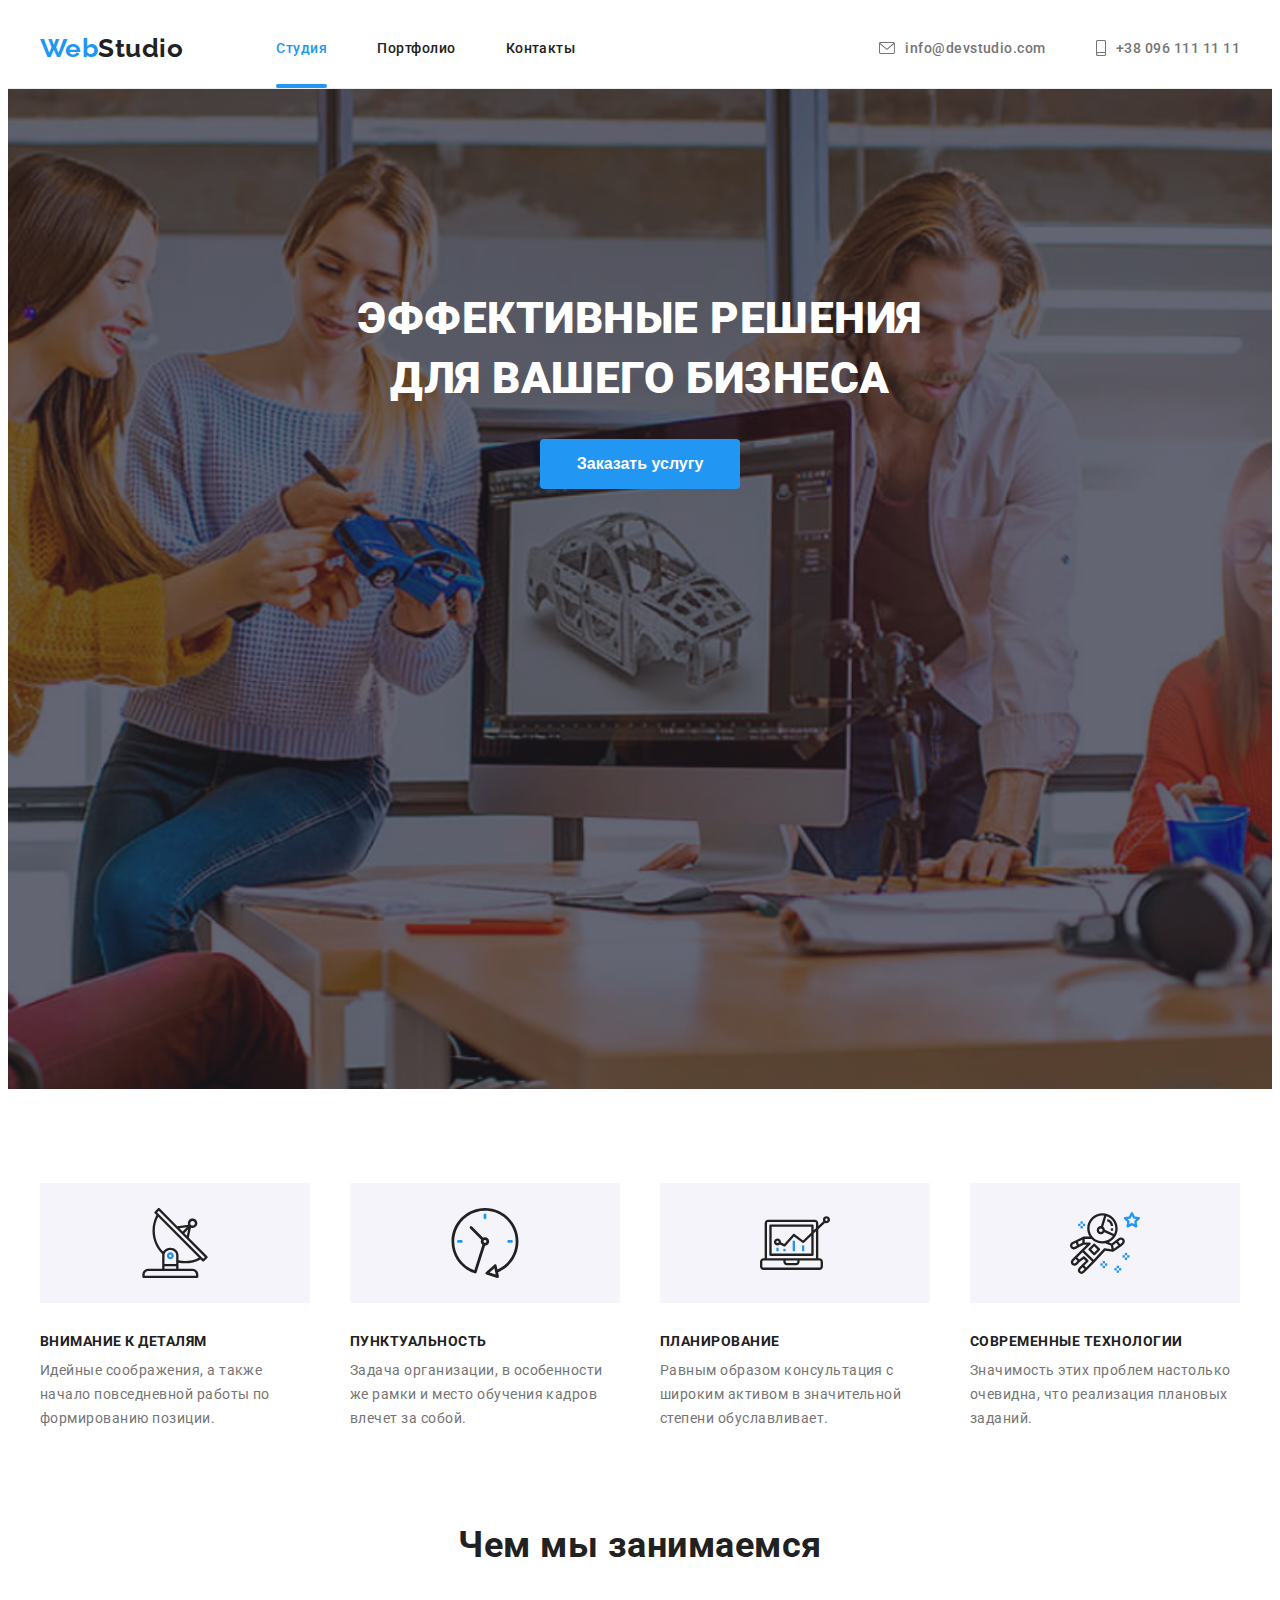
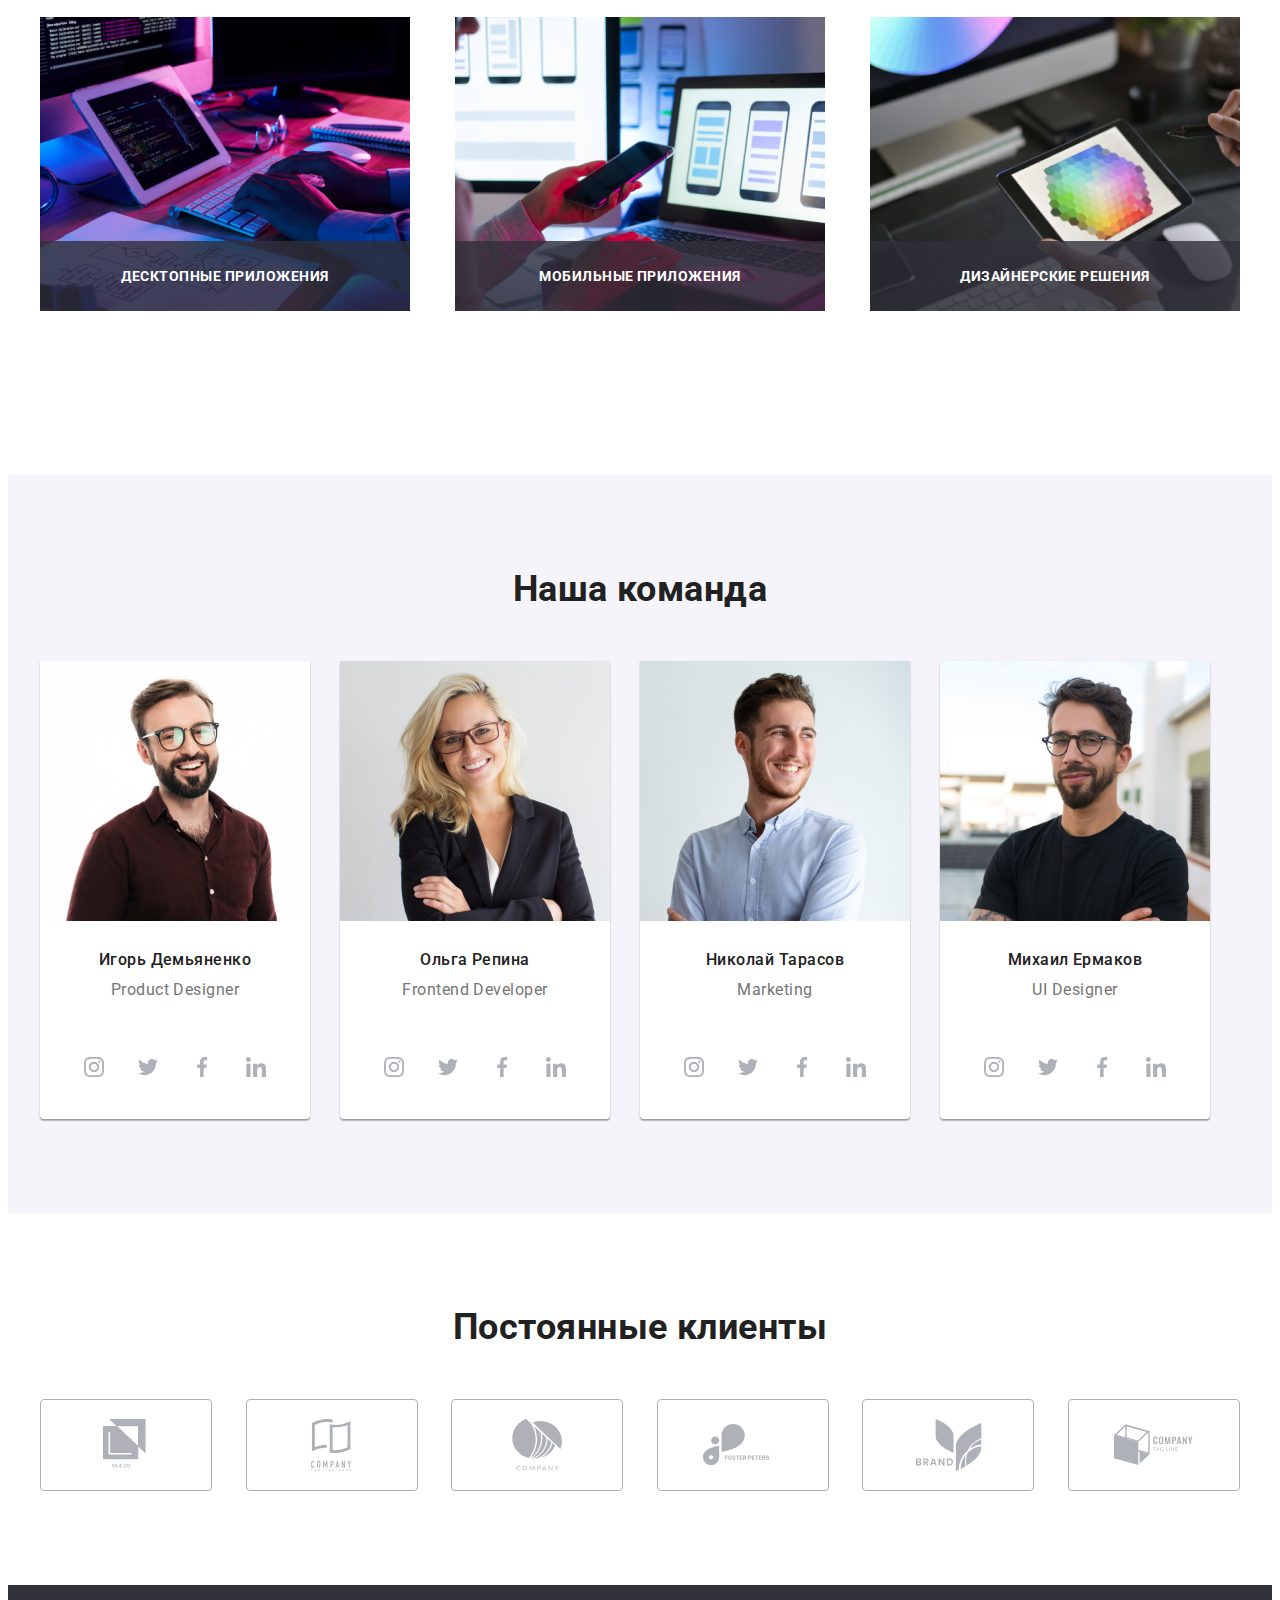
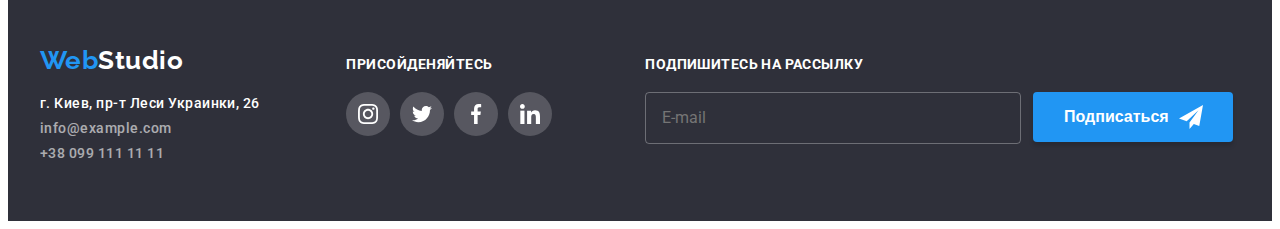
==== index.html @ f73cb563 "first" ====
<!DOCTYPE html>
<html lang="ru">
<head>
    <meta charset="UTF-8">
    <meta name="viewport" content="width=device-width, initial-scale=1.0">
    <title>goit-markup-hw-05</title>
    <link rel="stylesheet" href="https://cdnjs.cloudflare.com/ajax/libs/modern-normalize/1.0.0/modern-normalize.min.css"
        integrity="sha512-ISS7cAi1PEhQ8jnbJpJZMd29NlhNj4AWYyLOSp2CE/CsHxTCu+r+t0D2yoJudVrd0/8fTVPUVDzY5Tvli75u/g=="
        crossorigin="anonymous" />
    <link rel="preconnect" href="https://fonts.gstatic.com">
    <link href="https://fonts.googleapis.com/css2?family=Raleway:wght@700&family=Roboto:wght@400;500;700;900&display=swap"
        rel="stylesheet">
    <link rel="stylesheet" href="./css/main.min.css">
</head>
<body>
<header>
    <div class="container">
    <nav class="nav-item">
        <a href="#" class="logo link" lang="en"><span class="web">Web</span>Studio</a>
        <ul class="nav-list">
            <li class="link list nav-list-item"><a href="#" class="active ">Студия</a></li>
            <li class="link list nav-list-item"><a href="./portfolio.html">Портфолио</a></li>
            <li class="link list nav-list-item"><a href="#">Контакты</a></li>
        </ul>
    </nav>
        <ul class="nav-list address">
            <li class="nav-list-address link list"><a href="mailto:info@example.com" class="header-contact"><svg>
                <use href="./sprite.svg#icon-envelope"></use>
            </svg>info@devstudio.com</a></li>
            <li class="nav-list-address link list"><a href="tel:+380991111111" class="header-contact"><svg class="svg">
                <use href="./sprite.svg#icon-smartphone"></use></svg>+38 096 111 11 11</a></li>
        </ul>
    </div>
</header>
<!--Начало основного блока-->
    <main>
        
<section class="firstBlock">
    <div class="container">
        <h1>Эффективные решения<br> для вашего бизнеса</h1>
        <button type="button" class="btn" data-modal-open>Заказать услугу</button>

    </div>
</section>
<section class="advantages">
    <div class="container">
        <ul class="advantages-item-list">
        <li class="list advantages-item">
            <div class="svg-advantages">
            <svg class="advantages-icon">
                <use href="./sprite.svg#icon-antenna-1"></use>
            </svg></div>
            <h3 class="advantages-h3">Внимание к деталям</h3>
            <p>Идейные соображения, а также начало повседневной работы по формированию позиции.</p>
        </li>
        <li class="list advantages-item">
            <div class="svg-advantages">
            <svg class="advantages-icon">
                <use href="./sprite.svg#icon-clock-1"></use>
            </svg></div>
            <h3 class="advantages-h3">Пунктуальность</h3>
            <p>Задача организации, в особенности же рамки и место обучения кадров влечет за собой.</p>
        </li>
        <li class="list advantages-item">
            <div class="svg-advantages">
            <svg class="advantages-icon">
                <use href="./sprite.svg#icon-diagram-1"></use>
            </svg></div>
            <h3 class="advantages-h3">Планирование</h3>
            <p>Равным образом консультация с широким активом в значительной степени обуславливает.</p>
        </li>
        <li class="list advantages-item">
            <div class="svg-advantages">
            <svg class="advantages-icon">
                <use href="./sprite.svg#icon-astronaut-1"></use>
            </svg></div>
            <h3 class="advantages-h3">Современные технологии</h3>
            <p>Значимость этих проблем настолько очевидна, что реализация плановых заданий.</p>
        </li>
    </ul></div>

</section>
<section class="whatWeDo">
    <div class="container">
        <h2>Чем мы занимаемся</h2>
    <ul class="whatWeDo-list">
        <li class="whatWeDo-item"><img src="./img/img1.png" alt="человек печатает на клавиатуре"><div class="whatWeDo-relative"><p>десктопные приложения</p></div></li>
        <li class="whatWeDo-item"><img src="./img/img2.png" alt="человек использует смартфон"><div class="whatWeDo-relative"><p>мобильные приложения</p></div></li>
        <li class="whatWeDo-item"><img src="./img/img3.png" alt="человек использует планшет"><div class="whatWeDo-relative"><p>дизайнерские решения</p></div></li>
    </ul></div>

</section>
<section class="team">
    <div class="container">
        <h2>Наша команда</h2>
    <ul class="team-list">
        <li class="team-list-item list">
            <img src="./img/ИгорьДемьяненко.jpg" alt="Игорь Демьяненко" width="270" height="260">
            <div class="team-list-text">
            <h3>Игорь Демьяненко</h3>
            <p>Product Designer</p></div>
            <div class="social-links-team"><ul class="social-links-team-list">
                <li class="social-link"><a href="https://www.instagram.com/">
                    <svg>
                        <use href="./sprite.svg#icon-instagram-2"></use>
                    </svg>
                </a></li>
                <li class="social-link"><a href="#"><svg>
                    <use href="./sprite.svg#icon-twitter-1"></use>
                </svg></a></li>
                <li class="social-link"><a href="#"><svg>
                    <use href="./sprite.svg#icon-facebook-1"></use>
                </svg></a></li>
                <li class="social-link"><a href="#"><svg>
                    <use href="./sprite.svg#icon-linkedin-1"></use>
                </svg></a></li>
            </ul></div>

        </li>
        <li class="team-list-item list">
            <img src="./img/ОльгаРепина.jpg" alt="Ольга Репина" width="270" height="260">
            <div class="team-list-text">
            <h3>Ольга Репина</h3>
            <p>Frontend Developer</p></div>
            <div class="social-links-team"><ul class="social-links-team-list">
                <li class="social-link"><a href="https://www.instagram.com/"><svg>
                    <use href="./sprite.svg#icon-instagram-2"></use>
                </svg></a></li>
                <li class="social-link"><a href="#"><svg>
                    <use href="./sprite.svg#icon-twitter-1"></use>
                </svg></a></li>
                <li class="social-link"><a href="#"><svg>
                    <use href="./sprite.svg#icon-facebook-1"></use>
                </svg></a></li>
                <li class="social-link"><a href="#"><svg>
                    <use href="./sprite.svg#icon-linkedin-1"></use>
                </svg></a></li>
            </ul></div>

        </li>
        <li class="team-list-item list">
            <img src="./img/НиколайТарасов.jpg" alt="Николай Тарасов" width="270" height="260">
            <div class="team-list-text">
            <h3>Николай Тарасов</h3>
            <p>Marketing</p></div>
            <div class="social-links-team"><ul class="social-links-team-list">
                <li class="social-link"><a href="https://www.instagram.com/"><svg>
                    <use href="./sprite.svg#icon-instagram-2"></use>
                </svg></a></li>
                <li class="social-link"><a href="#"><svg>
                    <use href="./sprite.svg#icon-twitter-1"></use>
                </svg></a></li>
                <li class="social-link"><a href="#"><svg>
                    <use href="./sprite.svg#icon-facebook-1"></use>
                </svg></a></li>
                <li class="social-link"><a href="#"><svg>
                    <use href="./sprite.svg#icon-linkedin-1"></use>
                </svg></a></li>
            </ul></div>

        </li>
        <li class="team-list-item list">
            <img src="./img/МихаилЕрмаков.jpg" alt="Михаил Ермаков" width="270" height="260">
            <div class="team-list-text">
            <h3>Михаил Ермаков</h3>
            <p>UI Designer</p></div>
            <div class="social-links-team"><ul class="social-links-team-list">
                <li class="social-link"><a href="https://www.instagram.com/"><svg>
                    <use href="./sprite.svg#icon-instagram-2"></use>
                </svg></a></li>
                <li class="social-link"><a href="#"><svg>
                    <use href="./sprite.svg#icon-twitter-1"></use>
                </svg></a></li>
                <li class="social-link"><a href="#"><svg>
                    <use href="./sprite.svg#icon-facebook-1"></use>
                </svg></a></li>
                <li class="social-link"><a href="#"><svg>
                    <use href="./sprite.svg#icon-linkedin-1"></use>
                </svg></a></li>
            </ul></div>
            
        </li>
    </ul>
</div>
</section>
<section class="clients-section">
<div class="clients container"><h2>Постоянные клиенты</h2>
    <ul class="clients-list">
    <li class="client-list-iteam">
        <a href="#">
            <svg>
                <use href="./sprite.svg#icon-logo-1"></use>
            </svg>
        </a>
    </li>
    <li class="client-list-iteam">
        <a href="#">
            <svg><use href="./sprite.svg#icon-logo-2"></use></svg>
        </a>
    </li>
    <li class="client-list-iteam">
        <a href="#">
            <svg><use href="./sprite.svg#icon-logo-3"></use></svg>
        </a>
    </li>
    <li class="client-list-iteam">
        <a href="#">
            <svg><use href="./sprite.svg#icon-logo-4"></use></svg>
        </a>
    </li>
    <li class="client-list-iteam">
        <a href="#">
            <svg><use href="./sprite.svg#icon-logo-5"></use></svg>
        </a>
    </li>
    <li class="client-list-iteam">
        <a href="#">
            <svg><use href="./sprite.svg#icon-logo-6"></use></svg>
        </a>
    </li>
</ul></div>
</section>
    
    </main>
    <footer class="footer">
        <div class="container">
            <div class="footer-address">
        <a href="#" class="logo link" lang="en"><span class="web">Web</span><span class="studio">Studio</span></a>
        <address class="footer-address">
            <p class="footer-item">г. Киев, пр-т Леси Украинки, 26</p>
            <ul>
            <li class="footer-item list"><a href="mailto:info@example.com" class="footer-item link">info@example.com</a></li>
            <li class="footer-item list"><a href="tel:+380991111111" class="footer-item link">+38 099 111 11 11</a></li>
            </ul>
        </address></div>
        <div class="join">
            <span>Присойденяйтесь</span>
            <div class="social-links-footer">
                <ul class="social-links-footer-list">
                    <li class="social-link"><a href="https://www.instagram.com/"><svg>
                                <use href="./sprite.svg#icon-instagram-2"></use>
                            </svg></a></li>
                    <li class="social-link"><a href="#"><svg>
                                <use href="./sprite.svg#icon-twitter-1"></use>
                            </svg></a></li>
                    <li class="social-link"><a href="#"><svg>
                                <use href="./sprite.svg#icon-facebook-1"></use>
                            </svg></a></li>
                    <li class="social-link"><a href="#"><svg>
                                <use href="./sprite.svg#icon-linkedin-1"></use>
                            </svg></a></li>
                </ul>
            </div>
        </div>
        <form class="footer-form">
            <p>Подпишитесь на рассылку</p>
            <div class="footer-form-box">
                <input name="E-mail" type="email" class="footer-mail" placeholder="E-mail">
            <button type="submit">Подписаться
                <svg class="send">
                <use href="./sprite.svg#send"></use>
                </svg> 
            </button>
            </div>
        </form>
        </div>
    </footer>
                <div class="backdrop is-hidden" data-modal>
                    <div class="modal">
                        <form action="#" class="form" autocomplete="on">
                            <p>Оствьте свои данные, мы вам перезвоним</p>
                            <label for="user-name">Имя
                                <span class="input-span">
                                <input id="user-name" name="name" type="text" class="input-item">
                                <svg class="svg-form">
                                    <use href="./sprite.svg#icon-person"></use>
                                </svg>
                                </span>
                            </label>
                            
                            <label for="user-tel">Телефон
                                <span class="input-span">
                                <input id="user-tel" name="tel" type="number" class="input-item">
                                <svg class="svg-form">
                                    <use href="./sprite.svg#icon-call-phone"></use>
                                </svg>
                                </span>
                            </label>

                            <label for="user-mail">Почта
                                <span class="input-span">
                                <input id="user-mail" name="mail" type="email" class="input-item">
                                <svg class="svg-form">
                                    <use href="./sprite.svg#icon-message"></use>
                                </svg>
                                </span>
                            </label>

                            <label for="comment">Комментарий
                                <textarea id="comment" name="comment" class="comment" rows="5" placeholder="Введите текст"></textarea>
                            </label>
                            
                            <div class="checkbox">
                            <input id="checkbox" type="checkbox" name="agreement" value="agree"  class="visually-hidden"/>
                            <label for="checkbox" class="checkbox-label">Соглашаюсь с рассылкой и принимаю <a href="#" class="terms"> Условия договора</a></label>
                            </div>
                           <button type="submit">Отправить</button>
                        </form>
                        <button class="modal-btn" data-modal-close>
                            <svg class="svg-close">
                                <use href="./sprite.svg#close"></use>
                            </svg>
                        </button>
                    </div>
                </div>
    <script src="./js/modal.js"></script>
</body>
</html>
---- css/main.min.css ----
:root{--accent-color: #2196f3;--white-color: #ffffff;--bg-color: #f5f4fa;--block-bg-color: #2f303a;--light-text-color: #757575;--text-color: #212121;--card-set-gap: 30px;--links-color: #afb1b8}.visually-hidden{position:absolute !important;clip:rect(1px 1px 1px 1px);clip:rect(1px, 1px, 1px, 1px);padding:0 !important;border:0 !important;height:1px !important;width:1px !important;overflow:hidden}body{font-family:roboto;font-size:16px;font-weight:500;color:var(--text-color);letter-spacing:0.03em}.list{list-style:none}.link{text-decoration:none}img,a{display:block}ul,ol{margin:0;padding:0}h1,h2,h3,h4,h5,h6,p{margin:0;padding:0;list-style:none}a{color:var(--text-color);font-size:14px;text-decoration:none;-webkit-transition:color 250ms cubic-bezier(0.4, 0, 0.2, 1);transition:color 250ms cubic-bezier(0.4, 0, 0.2, 1)}ul{list-style:none}.container{width:1200px;padding-left:15px;padding-right:15px;margin:0 auto}.advantages-item-list{display:-webkit-box;display:-ms-flexbox;display:flex;-webkit-box-pack:justify;-ms-flex-pack:justify;justify-content:space-between}.advantages-item{max-width:270px;-webkit-box-orient:horizontal;-webkit-box-direction:normal;-ms-flex-direction:row;flex-direction:row}.advantages .container{padding-top:94px;padding-bottom:94px}h3{font-weight:700;font-size:16px;line-height:1.172}.advantages-h3{margin-bottom:10px;font-size:14px;text-transform:uppercase}li>p{font-weight:400;font-size:14px;color:var(--light-text-color);line-height:1.714}.advantages-icon{width:70px;height:70px}.svg-advantages{display:-webkit-box;display:-ms-flexbox;display:flex;-webkit-box-align:center;-ms-flex-align:center;align-items:center;-webkit-box-pack:center;-ms-flex-pack:center;justify-content:center;width:270px;height:120px;background-color:var(--bg-color);margin-bottom:30px}.list-btn{display:-webkit-box;display:-ms-flexbox;display:flex;-webkit-box-orient:horizontal;-webkit-box-direction:normal;-ms-flex-direction:row;flex-direction:row;-webkit-box-pack:center;-ms-flex-pack:center;justify-content:center}.btns{margin-bottom:50px}.list-btn-item{height:38px;padding:6px 22px;cursor:pointer;background:var(--bg-color);border:0;border-radius:4px;font-weight:500;font-size:16px;-webkit-transition:all 250ms cubic-bezier(0.4, 0, 0.2, 1);transition:all 250ms cubic-bezier(0.4, 0, 0.2, 1)}.list-btn>.list:not(:last-child){margin-right:9px}.list-btn-item:hover,.list-btn-item:focus{background-color:var(--accent-color);color:var(--white-color);-webkit-box-shadow:0px 3px 1px #0000001a, 0px 1px 2px #00000014, 0px 2px 2px #0000001f;box-shadow:0px 3px 1px #0000001a, 0px 1px 2px #00000014, 0px 2px 2px #0000001f;border-radius:4px}.firstBlock>.container{display:-webkit-box;display:-ms-flexbox;display:flex;-webkit-box-orient:vertical;-webkit-box-direction:normal;-ms-flex-direction:column;flex-direction:column;-webkit-box-pack:center;-ms-flex-pack:center;justify-content:center;-webkit-box-align:center;-ms-flex-align:center;align-items:center}.firstBlock{padding-top:200px;padding-bottom:200px;width:100%;height:600px;background-image:-webkit-gradient(linear, left top, left bottom, from(rgba(47,48,58,0.4)), to(rgba(47,48,58,0.4))),url(../img/first-page-bg/img.png);background-image:linear-gradient(rgba(47,48,58,0.4), rgba(47,48,58,0.4)),url(../img/first-page-bg/img.png);background-size:cover;background-repeat:no-repeat;background-position:center}h1{height:120px;color:var(--white-color);font-size:44px;line-height:1.363;font-weight:900;text-align:center;text-transform:uppercase}.btn{margin-top:30px;min-width:200px;height:50px;font-weight:700;font-size:16px;cursor:pointer;background-color:var(--accent-color);border-radius:4px;border:none;color:var(--white-color)}.is-hidden{display:-webkit-box;display:-ms-flexbox;display:flex;-webkit-box-align:center;-ms-flex-align:center;align-items:center;-webkit-box-pack:center;-ms-flex-pack:center;justify-content:center;visibility:hidden;width:100%;height:100%;background-color:rgba(0,0,0,0.2);opacity:20%;pointer-events:none}.backdrop{display:-webkit-box;display:-ms-flexbox;display:flex;-webkit-box-align:center;-ms-flex-align:center;align-items:center;-webkit-box-pack:center;-ms-flex-pack:center;justify-content:center;position:fixed;top:0;width:100%;height:100%;background-color:rgba(0,0,0,0.2);z-index:2;-webkit-transition:all 250ms cubic-bezier(0.4, 0, 0.2, 1);transition:all 250ms cubic-bezier(0.4, 0, 0.2, 1)}.modal{display:-webkit-box;display:-ms-flexbox;display:flex;-webkit-box-pack:center;-ms-flex-pack:center;justify-content:center;width:528px;height:581px;background-color:var(--white-color);-webkit-box-shadow:0px 1px 3px rgba(0,0,0,0.12),0px 1px 1px rgba(0,0,0,0.14),0px 2px 1px rgba(0,0,0,0.2);box-shadow:0px 1px 3px rgba(0,0,0,0.12),0px 1px 1px rgba(0,0,0,0.14),0px 2px 1px rgba(0,0,0,0.2);border-radius:4px;position:fixed;z-index:3;padding:40px}.modal-btn{display:-webkit-box;display:-ms-flexbox;display:flex;-webkit-box-align:center;-ms-flex-align:center;align-items:center;-webkit-box-pack:center;-ms-flex-pack:center;justify-content:center;cursor:pointer;background-color:rgba(0,0,0,0);border-color:rgba(0,0,0,0.1);width:30px;height:30px;border-radius:15px;position:absolute;right:8px;top:8px}.modal p{font-size:20px;font-weight:700;color:var(--text-color);margin-bottom:12px}form{display:-webkit-box;display:-ms-flexbox;display:flex;-webkit-box-orient:vertical;-webkit-box-direction:normal;-ms-flex-direction:column;flex-direction:column}textarea{margin-top:4px;margin-bottom:10px;width:100%;height:120px;font-size:14px;line-height:1.143;letter-spacing:0.01em;border-color:rgba(33,33,33,0.2);border-radius:4px;border-width:1px;padding:12px 16px;resize:none;font-size:12px;-webkit-transition:border-color 250ms cubic-bezier(0.4, 0, 0.2, 1);transition:border-color 250ms cubic-bezier(0.4, 0, 0.2, 1)}textarea::-webkit-input-placeholder{color:rgba(117,117,117,0.5)}textarea:-ms-input-placeholder{color:rgba(117,117,117,0.5)}textarea::-ms-input-placeholder{color:rgba(117,117,117,0.5)}textarea::placeholder{color:rgba(117,117,117,0.5)}textarea:focus{outline:none;border-color:var(--accent-color)}label{margin-bottom:10px;font-size:12px;color:var(--light-text-color)}.input-item{display:block;padding:0 0 0 42px;height:40px;width:448px;border-color:rgba(33,33,33,0.2);border-width:1px;border-radius:4px;-webkit-transition:border-color 250ms cubic-bezier(0.4, 0, 0.2, 1);transition:border-color 250ms cubic-bezier(0.4, 0, 0.2, 1)}.input-item:focus{outline:none;border-color:var(--accent-color)}.input-item:focus+.svg-form{fill:var(--accent-color)}.input-span{margin-top:4px;display:block;position:relative}.svg-form{fill:var(--text-color);width:18px;height:18px;position:absolute;top:50%;left:12px;-webkit-transform:translateY(-50%);transform:translateY(-50%);-webkit-transition:fill 250ms cubic-bezier(0.4, 0, 0.2, 1);transition:fill 250ms cubic-bezier(0.4, 0, 0.2, 1)}.checkbox{display:-webkit-box;display:-ms-flexbox;display:flex;-webkit-box-orient:horizontal;-webkit-box-direction:normal;-ms-flex-direction:row;flex-direction:row;-webkit-box-align:center;-ms-flex-align:center;align-items:center;-webkit-box-pack:center;-ms-flex-pack:center;justify-content:center;margin-bottom:20px;color:var(--light-text-color)}.checkbox-label{display:-webkit-box;display:-ms-flexbox;display:flex;-webkit-box-orient:horizontal;-webkit-box-direction:normal;-ms-flex-direction:row;flex-direction:row;-webkit-box-align:center;-ms-flex-align:center;align-items:center;-webkit-box-pack:center;-ms-flex-pack:center;justify-content:center;font-size:14px}#checkbox{margin-right:8px;width:16px;height:15px;border-color:var(--text-color);cursor:pointer}#checkbox:checked+.checkbox-label::before{background-color:var(--accent-color);border:none;outline:none;background-image:url("../img/Checked.svg");background-position:center;background-repeat:no-repeat}#checkbox:focus+.checkbox-label::before{border:2px solid #2196f3}.checkbox-label::before{display:inline-block;width:16px;height:15px;margin-right:8px;border:2px solid #212121;border-radius:4px;content:""}.terms{display:block;font-size:14px;color:var(--accent-color);text-decoration:underline;margin-left:4px}form>button{background-color:var(--accent-color);color:var(--white-color);width:200px;height:50px;border-radius:4px;border-color:transparent;font-size:16px;font-weight:700;margin-left:124px;padding:0;-webkit-box-shadow:0px 4px 4px rgba(0,0,0,0.15);box-shadow:0px 4px 4px rgba(0,0,0,0.15);cursor:pointer}.svg-close{height:14px}.svg-close:hover,.svg-close:focus{height:14px;fill:var(--accent-color)}footer .container{display:-webkit-box;display:-ms-flexbox;display:flex;-webkit-box-orient:horizontal;-webkit-box-direction:normal;-ms-flex-direction:row;flex-direction:row;-webkit-box-align:baseline;-ms-flex-align:baseline;align-items:baseline}footer{background:var(--block-bg-color)}address a{color:var(--light-text-color);opacity:60%}.footer-item{font-size:14px;font-style:normal;color:var(--white-color)}.studio{font-family:raleway;font-size:26px;font-weight:700;text-decoration:none;color:var(--white-color)}.footer .container .logo{margin-bottom:20px}.footer-address .footer-item:not(:last-child){margin-bottom:9px}.footer{padding-top:60px;padding-bottom:60px}.join{display:-webkit-box;display:-ms-flexbox;display:flex;-webkit-box-orient:vertical;-webkit-box-direction:normal;-ms-flex-direction:column;flex-direction:column;margin-left:70px}.join span{text-transform:uppercase;color:var(--white-color);font-size:14px;font-weight:700;margin-bottom:20px}.social-links-footer{width:206px;height:44px}.social-links-footer-list{display:-webkit-box;display:-ms-flexbox;display:flex;-webkit-box-orient:horizontal;-webkit-box-direction:normal;-ms-flex-direction:row;flex-direction:row;-webkit-box-align:start;-ms-flex-align:start;align-items:flex-start;-webkit-box-pack:start;-ms-flex-pack:start;justify-content:flex-start;margin:0}.join .social-link svg{fill:var(--white-color);width:20px;height:20px}.footer-form{margin-left:93px}.footer-form p{font-family:Roboto;font-style:normal;font-weight:700;font-size:14px;line-height:1.143;letter-spacing:0.03em;text-transform:uppercase;color:var(--white-color);margin-bottom:20px}.footer-mail{width:358px;height:50px;border:1px solid rgba(255,255,255,0.3);border-radius:4px;background-color:transparent;padding:0 0 0 16px;color:var(--white-color)}.footer-mail::-webkit-input-placeholder{font-family:Roboto;font-weight:400;font-size:16px;line-height:1.25}.footer-mail:-ms-input-placeholder{font-family:Roboto;font-weight:400;font-size:16px;line-height:1.25}.footer-mail::-ms-input-placeholder{font-family:Roboto;font-weight:400;font-size:16px;line-height:1.25}.footer-mail::placeholder{font-family:Roboto;font-weight:400;font-size:16px;line-height:1.25}.send{width:24px;height:24px;fill:var(--white-color);margin-left:10px}.footer-form button{display:-webkit-box;display:-ms-flexbox;display:flex;-webkit-box-align:center;-ms-flex-align:center;align-items:center;-webkit-box-pack:center;-ms-flex-pack:center;justify-content:center;background-color:var(--accent-color);color:var(--white-color);width:200px;height:50px;border-radius:4px;border-color:transparent;font-size:16px;font-weight:700;margin-left:12px;padding:0;-webkit-box-shadow:0px 4px 4px rgba(0,0,0,0.15);box-shadow:0px 4px 4px rgba(0,0,0,0.15);cursor:pointer}.footer-form-box{display:-webkit-box;display:-ms-flexbox;display:flex}.active{position:relative;color:var(--accent-color)}.active::after{position:absolute;display:block;width:100%;height:4px;border-radius:2px;background-color:var(--accent-color);content:"";margin-top:28px}.logo{font-family:raleway;font-size:26px;font-weight:700;margin-right:93px}.web{font-family:raleway;font-size:26px;color:var(--accent-color)}li>a:hover,li>a:focus{color:var(--accent-color)}.nav-list-address .header-contact{color:var(--light-text-color);-webkit-transition:color 250ms cubic-bezier(0.4, 0, 0.2, 1);transition:color 250ms cubic-bezier(0.4, 0, 0.2, 1)}.header-contact:hover,.header-contact:focus{color:var(--accent-color)}.header-contact>svg{margin-right:10px;width:16px;height:12px;fill:var(--light-text-color);-webkit-transition:color 250ms cubic-bezier(0.4, 0, 0.2, 1);transition:color 250ms cubic-bezier(0.4, 0, 0.2, 1)}.header-contact .svg{margin-right:10px;width:10px;height:16px;fill:var(--light-text-color);-webkit-transition:color 250ms cubic-bezier(0.4, 0, 0.2, 1);transition:color 250ms cubic-bezier(0.4, 0, 0.2, 1)}.header-contact:hover>svg,.header-contact:focus>svg{fill:var(--accent-color)}.header-contact{display:-webkit-box;display:-ms-flexbox;display:flex;-webkit-box-align:center;-ms-flex-align:center;align-items:center;color:var(--light-text-color);padding-top:32px;padding-bottom:32px}header .container{display:-webkit-box;display:-ms-flexbox;display:flex;-webkit-box-align:center;-ms-flex-align:center;align-items:center}.nav-list-item>a{padding-top:32px;padding-bottom:32px}.nav-item{display:-webkit-box;display:-ms-flexbox;display:flex;-webkit-box-align:center;-ms-flex-align:center;align-items:center}.nav-list{display:-webkit-box;display:-ms-flexbox;display:flex;-webkit-box-align:center;-ms-flex-align:center;align-items:center}.address{margin-left:auto}.nav-list-address:not(:first-child){margin-left:50px}.nav-list-item:not(:last-child){margin-right:50px}header{border-bottom:1px solid #ececec}.portfolio-list>a{padding:0;margin:0;list-style:none;display:-webkit-box;display:-ms-flexbox;display:flex;-ms-flex-wrap:wrap;flex-wrap:wrap;margin-left:calc(-1 * var(--card-set-gap));margin-top:calc(-1 * var(--card-set-gap))}.portfolio-list{padding:0;margin:0;list-style:none;display:-webkit-box;display:-ms-flexbox;display:flex;-ms-flex-wrap:wrap;flex-wrap:wrap;margin-left:calc(-1 * var(--card-set-gap));margin-top:calc(-1 * var(--card-set-gap))}.portfolio-item{-webkit-transition:-webkit-box-shadow 250ms cubic-bezier(0.4, 0, 0.2, 1);transition:-webkit-box-shadow 250ms cubic-bezier(0.4, 0, 0.2, 1);transition:box-shadow 250ms cubic-bezier(0.4, 0, 0.2, 1);transition:box-shadow 250ms cubic-bezier(0.4, 0, 0.2, 1), -webkit-box-shadow 250ms cubic-bezier(0.4, 0, 0.2, 1)}.portfolio-item:hover,.portfolio-item>a:focus{-webkit-box-shadow:0px 1px 1px rgba(0,0,0,0.12),0px 4px 4px rgba(0,0,0,0.06),1px 4px 6px rgba(0,0,0,0.16);box-shadow:0px 1px 1px rgba(0,0,0,0.12),0px 4px 4px rgba(0,0,0,0.06),1px 4px 6px rgba(0,0,0,0.16)}.portfolio-list>.portfolio-item{-ms-flex-preferred-size:calc(100% / 3 - var(--card-set-gap));flex-basis:calc(100% / 3 - var(--card-set-gap));margin-left:var(--card-set-gap);margin-top:var(--card-set-gap);font-size:18px;outline:1px solid #eeeeee}.portfolio-overlay{position:relative;overflow:hidden;display:-webkit-box;display:-ms-flexbox;display:flex;-webkit-box-pack:center;-ms-flex-pack:center;justify-content:center;-webkit-box-align:center;-ms-flex-align:center;align-items:center;top:0;left:0}.overlay{font-size:18px;font-weight:400;color:var(--white-color);padding:63px 24px;position:absolute;overflow:auto;width:100%;height:100%;background-color:var(--accent-color);-webkit-transform:translatey(100%);transform:translatey(100%);-webkit-transition:-webkit-transform 250ms cubic-bezier(0.4, 0, 0.2, 1);transition:-webkit-transform 250ms cubic-bezier(0.4, 0, 0.2, 1);transition:transform 250ms cubic-bezier(0.4, 0, 0.2, 1);transition:transform 250ms cubic-bezier(0.4, 0, 0.2, 1), -webkit-transform 250ms cubic-bezier(0.4, 0, 0.2, 1)}.portfolio-item>a:hover .overlay,.portfolio-item>a:focus .overlay{-webkit-transform:translatey(0);transform:translatey(0)}.portfolio{padding-top:94px;padding-bottom:94px}.portfolio-text{padding:20px 24px}.portfolio-item h3{margin-bottom:4px;font-size:18px;line-height:36px;color:var(--text-color)}.portfolio-item-p{font-size:16px;font-weight:400;line-height:30px;color:var(--light-text-color)}.team-list{display:-webkit-box;display:-ms-flexbox;display:flex;-ms-flex-wrap:wrap;flex-wrap:wrap;padding:0;margin:0;list-style:none;margin-left:calc(-1 * var(--card-set-gap));margin-top:calc(-1 * var(--card-set-gap))}h2{font-weight:700;font-size:36px;line-height:1.166}.team .container{padding-top:94px;padding-bottom:94px}.team{background-color:var(--bg-color)}.team-list-item{margin-left:var(--card-set-gap);margin-top:var(--card-set-gap);background-color:var(--white-color);-webkit-box-shadow:0px 1px 3px #0000001f, 0px 1px 1px #00000024, 0px 2px 1px #00000033;box-shadow:0px 1px 3px #0000001f, 0px 1px 1px #00000024, 0px 2px 1px #00000033;border-radius:0px 0px 4px 4px}.team-list-text{padding-top:30px;padding-bottom:30px;text-align:center}.team-list-text h3{font-weight:500;margin-bottom:10px}.team-list-text p{font-size:16px;font-weight:400;color:var(--light-text-color)}.social-links-team{width:206px;height:44px;margin:16px 32px 30px 32px}.social-links-team-list{display:-webkit-box;display:-ms-flexbox;display:flex;-webkit-box-orient:horizontal;-webkit-box-direction:normal;-ms-flex-direction:row;flex-direction:row;-webkit-box-align:center;-ms-flex-align:center;align-items:center;-webkit-box-pack:center;-ms-flex-pack:center;justify-content:center}.social-link>a{display:-webkit-box;display:-ms-flexbox;display:flex;-webkit-box-align:center;-ms-flex-align:center;align-items:center;-webkit-box-pack:center;-ms-flex-pack:center;justify-content:center;width:44px;height:44px;background-color:rgba(255,255,255,0.1);border-radius:50px;-webkit-transition:background-color 250ms cubic-bezier(0.4, 0, 0.2, 1);transition:background-color 250ms cubic-bezier(0.4, 0, 0.2, 1)}.social-link{display:-webkit-box;display:-ms-flexbox;display:flex;-webkit-box-align:center;-ms-flex-align:center;align-items:center;-webkit-box-pack:center;-ms-flex-pack:center;justify-content:center;width:44px;height:44px;background-color:rgba(255,255,255,0.1);border-radius:50px;-webkit-transition:background-color 250ms cubic-bezier(0.4, 0, 0.2, 1);transition:background-color 250ms cubic-bezier(0.4, 0, 0.2, 1)}.social-link:hover,.social-link>a:focus{background-color:var(--accent-color)}.social-link:hover svg,.social-link>a:focus svg{fill:var(--white-color)}.social-link svg{fill:var(--links-color);width:20px;height:20px;-webkit-transition:fill 250ms cubic-bezier(0.4, 0, 0.2, 1);transition:fill 250ms cubic-bezier(0.4, 0, 0.2, 1)}.social-link:not(:last-child){margin-right:10px}.clients-list{display:-webkit-box;display:-ms-flexbox;display:flex;-webkit-box-align:center;-ms-flex-align:center;align-items:center;-webkit-box-pack:justify;-ms-flex-pack:justify;justify-content:space-between}.client-list-iteam>a{display:-webkit-box;display:-ms-flexbox;display:flex;-webkit-box-align:center;-ms-flex-align:center;align-items:center;-webkit-box-pack:center;-ms-flex-pack:center;justify-content:center;border-radius:4px;width:170px;height:90px}.client-list-iteam{display:-webkit-box;display:-ms-flexbox;display:flex;-webkit-box-align:center;-ms-flex-align:center;align-items:center;-webkit-box-pack:center;-ms-flex-pack:center;justify-content:center;border:1px solid var(--links-color);border-radius:4px;width:170px;height:90px;-webkit-transition:border 250ms cubic-bezier(0.4, 0, 0.2, 1);transition:border 250ms cubic-bezier(0.4, 0, 0.2, 1)}.client-list-iteam svg{width:79px;height:52px;fill:var(--links-color);-webkit-transition:fill 250ms cubic-bezier(0.4, 0, 0.2, 1);transition:fill 250ms cubic-bezier(0.4, 0, 0.2, 1)}.client-list-iteam:hover svg,.client-list-iteam>a:focus svg{fill:var(--accent-color)}.client-list-iteam:hover,.client-list-iteam :focus{border-color:var(--accent-color)}.clients-section{background-color:var(--white-color);padding-top:94px;padding-bottom:94px}.whatWeDo-list{display:-webkit-box;display:-ms-flexbox;display:flex;-webkit-box-pack:justify;-ms-flex-pack:justify;justify-content:space-between}.whatWeDo .container{padding-bottom:94px}.whatWeDo-relative{display:-webkit-box;display:-ms-flexbox;display:flex;-webkit-box-align:center;-ms-flex-align:center;align-items:center;-webkit-box-pack:center;-ms-flex-pack:center;justify-content:center;position:relative;bottom:70px;background-color:rgba(47,48,58,0.8);width:370px;height:70px;text-transform:uppercase;color:var(--white-color);font-weight:700;font-size:14px}h2{text-align:center;margin-bottom:50px}
/*# sourceMappingURL=main.min.css.map */
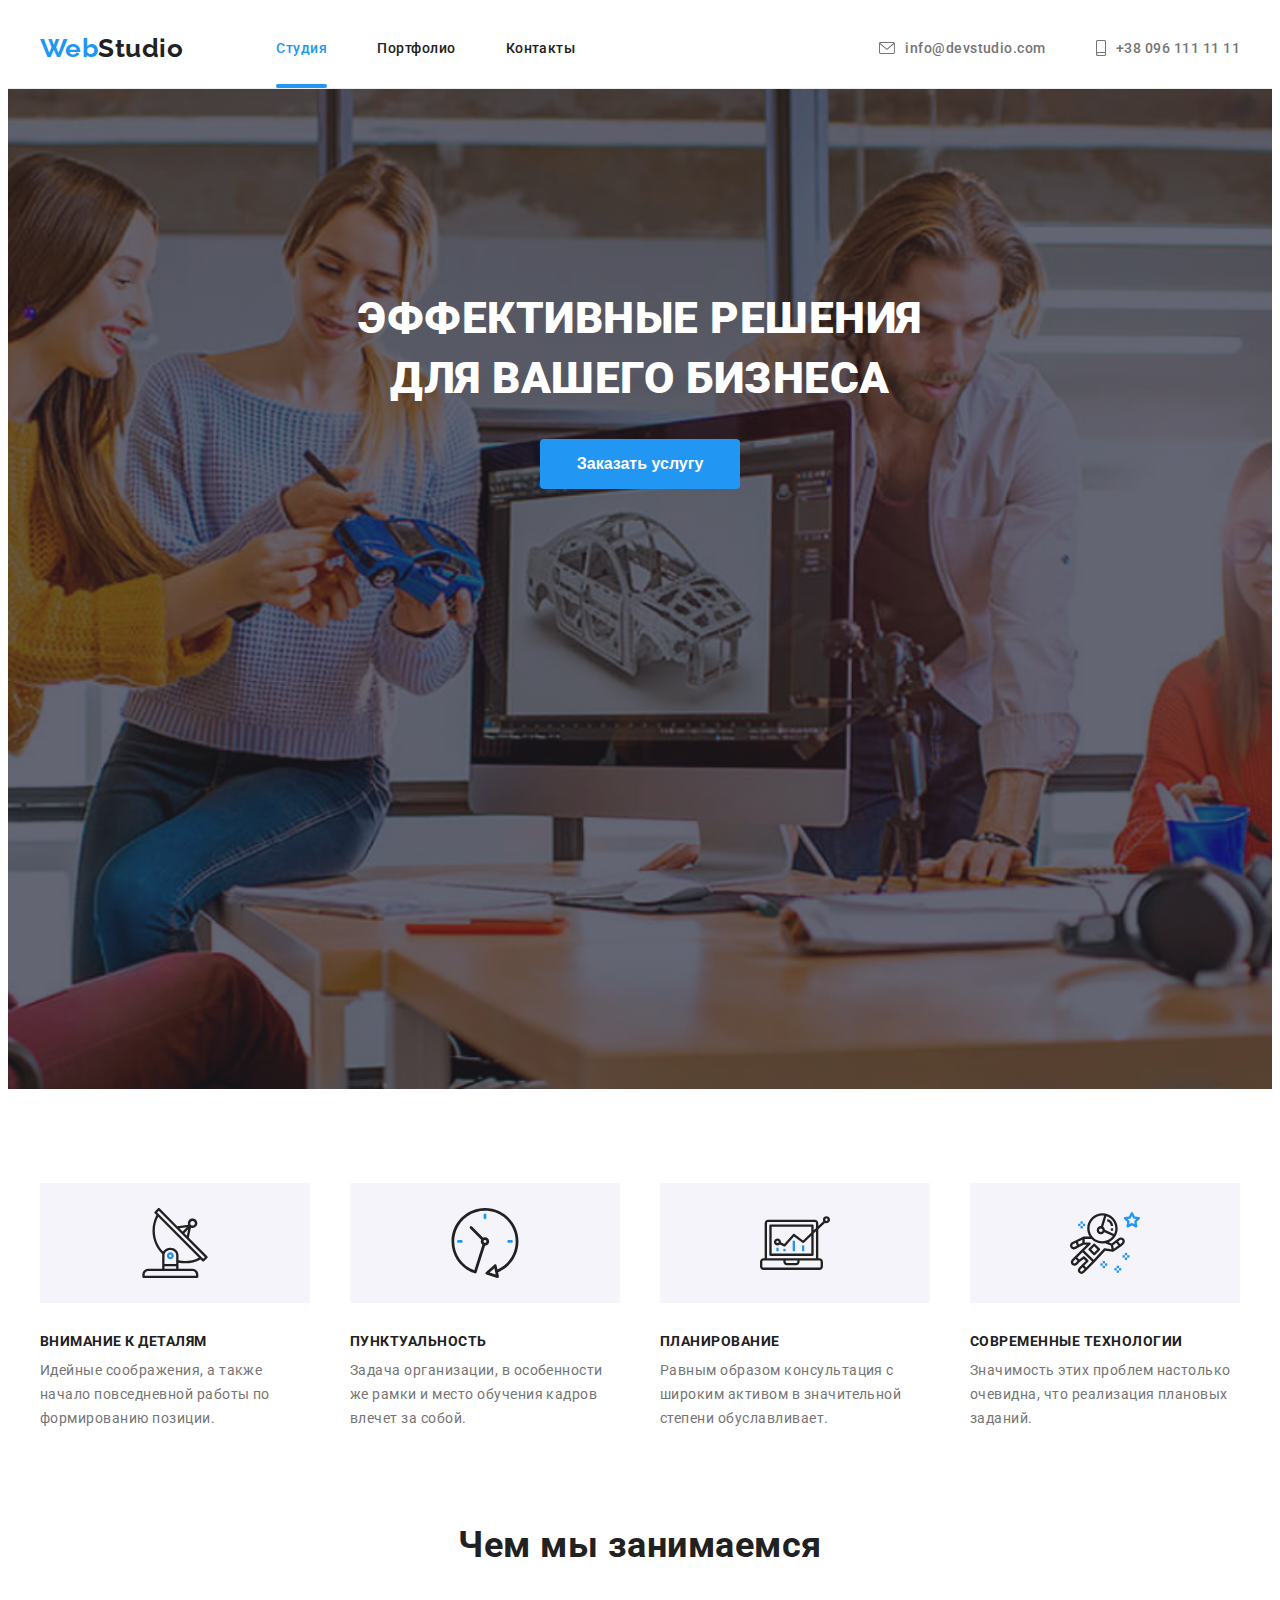
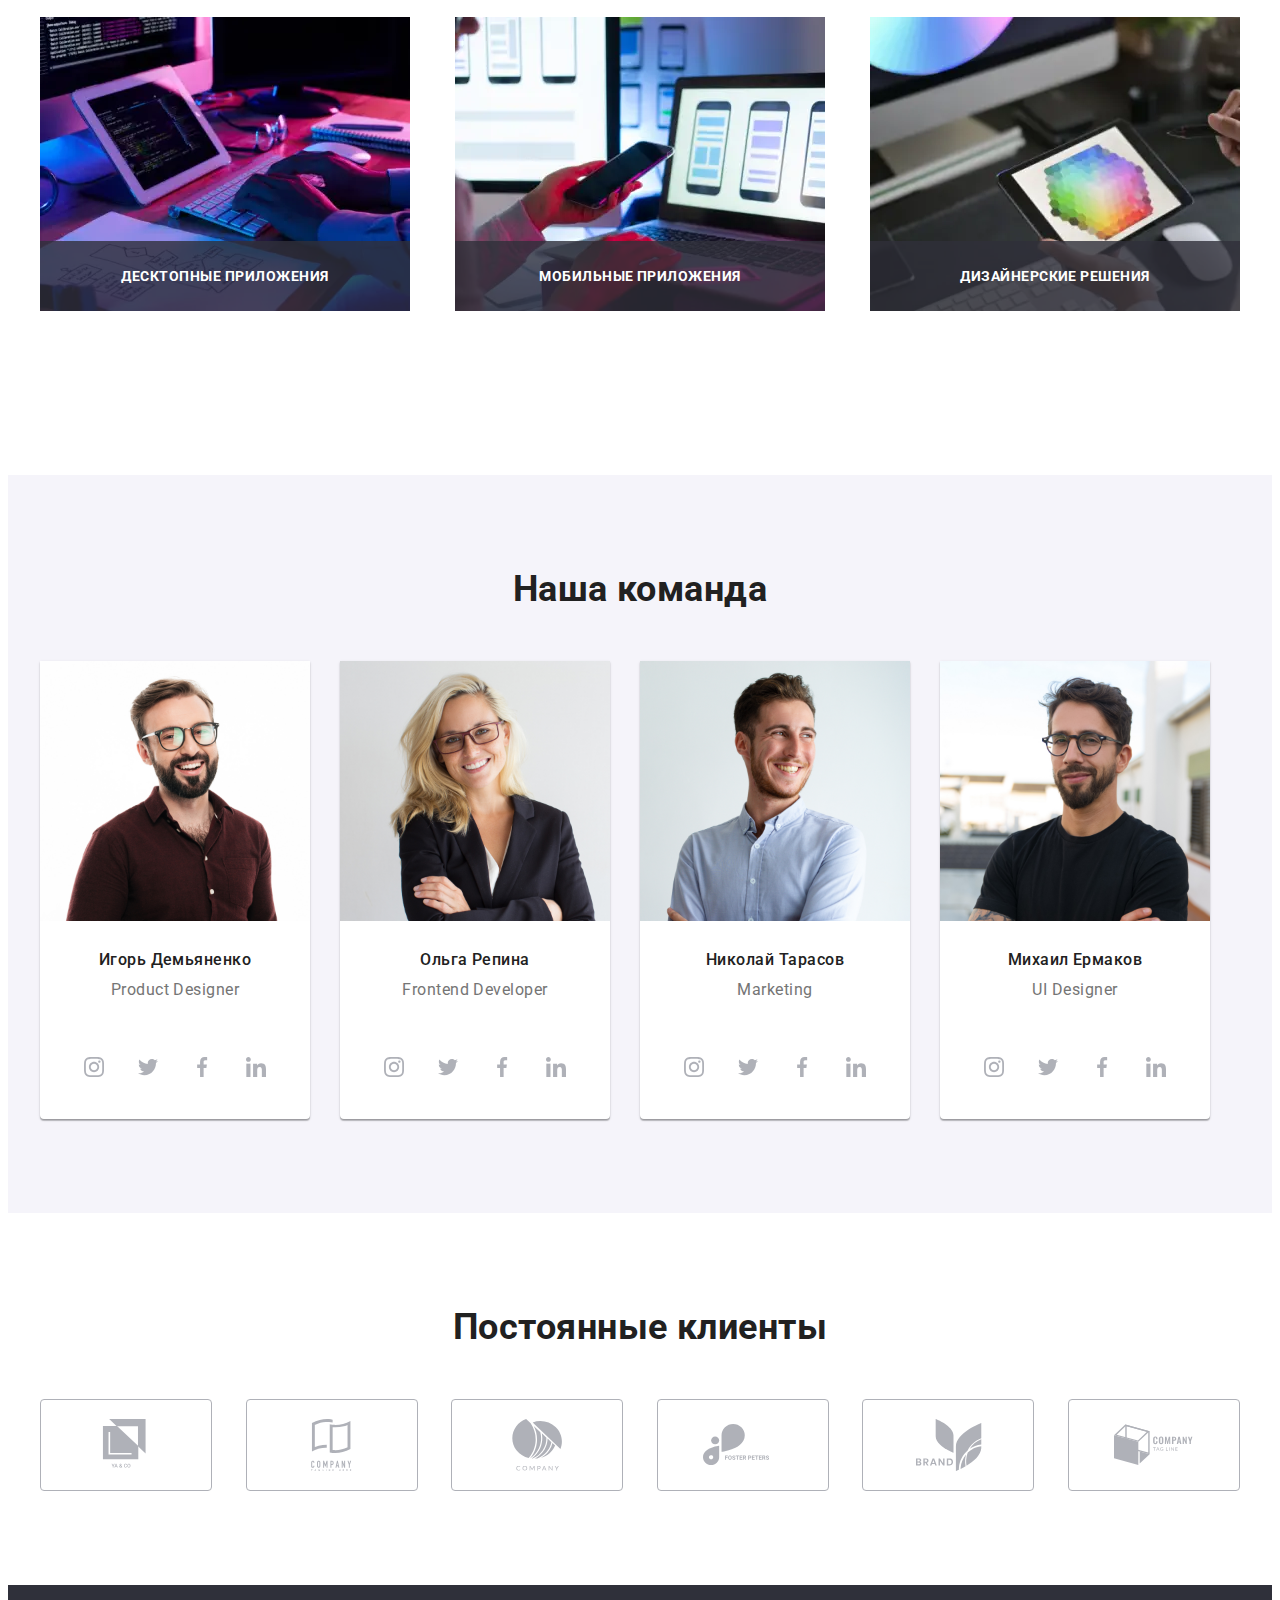
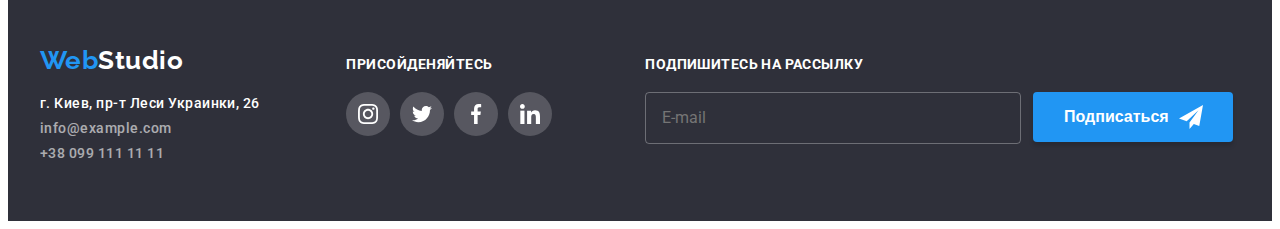
==== commit 77fa5946: "да" ====
--- a/index.html
+++ b/index.html
@@ -84,9 +84,32 @@
     <div class="container">
         <h2>Чем мы занимаемся</h2>
     <ul class="whatWeDo-list">
-        <li class="whatWeDo-item"><img src="./img/img1.png" alt="человек печатает на клавиатуре"><div class="whatWeDo-relative"><p>десктопные приложения</p></div></li>
-        <li class="whatWeDo-item"><img src="./img/img2.png" alt="человек использует смартфон"><div class="whatWeDo-relative"><p>мобильные приложения</p></div></li>
-        <li class="whatWeDo-item"><img src="./img/img3.png" alt="человек использует планшет"><div class="whatWeDo-relative"><p>дизайнерские решения</p></div></li>
+        <li class="whatWeDo-item">
+            <picture>
+            <source srcset="./img/img1.webp 1x, ./img/img1@2x.webp 2x"
+                media="(min-width: 1200px)" type="image/webp">
+            <source srcset="./img/img1.png 1x, ./img/img1@2x.jpg 2x"
+                media="(min-width: 1200px)">
+
+            <img src="./img/img1.png" alt="человек печатает на клавиатуре">
+            </picture>
+        <div class="whatWeDo-relative"><p>десктопные приложения</p></div></li>
+        <li class="whatWeDo-item">
+                        <picture>
+                            <source srcset="./img/img2.webp 1x, ./img/img2@2x.webp 2x" media="(min-width: 1200px)" type="image/webp">
+                            <source srcset="./img/img2.png 1x, ./img/img2@2x.jpg 2x" media="(min-width: 1200px)">
+
+                        <img src="./img/img2.png" alt="человек использует смартфон">
+                        </picture>
+            <div class="whatWeDo-relative"><p>мобильные приложения</p></div></li>
+        <li class="whatWeDo-item">
+                        <picture>
+                            <source srcset="./img/img3.webp 1x, ./img/img3@2x.webp 2x" media="(min-width: 1200px)" type="image/webp">
+                            <source srcset="./img/img3.png 1x, ./img/img3@2x.jpg 2x" media="(min-width: 1200px)">
+
+                        <img src="./img/img3.png" alt="человек использует планшет">
+                        </picture>
+            <div class="whatWeDo-relative"><p>дизайнерские решения</p></div></li>
     </ul></div>
 
 </section>
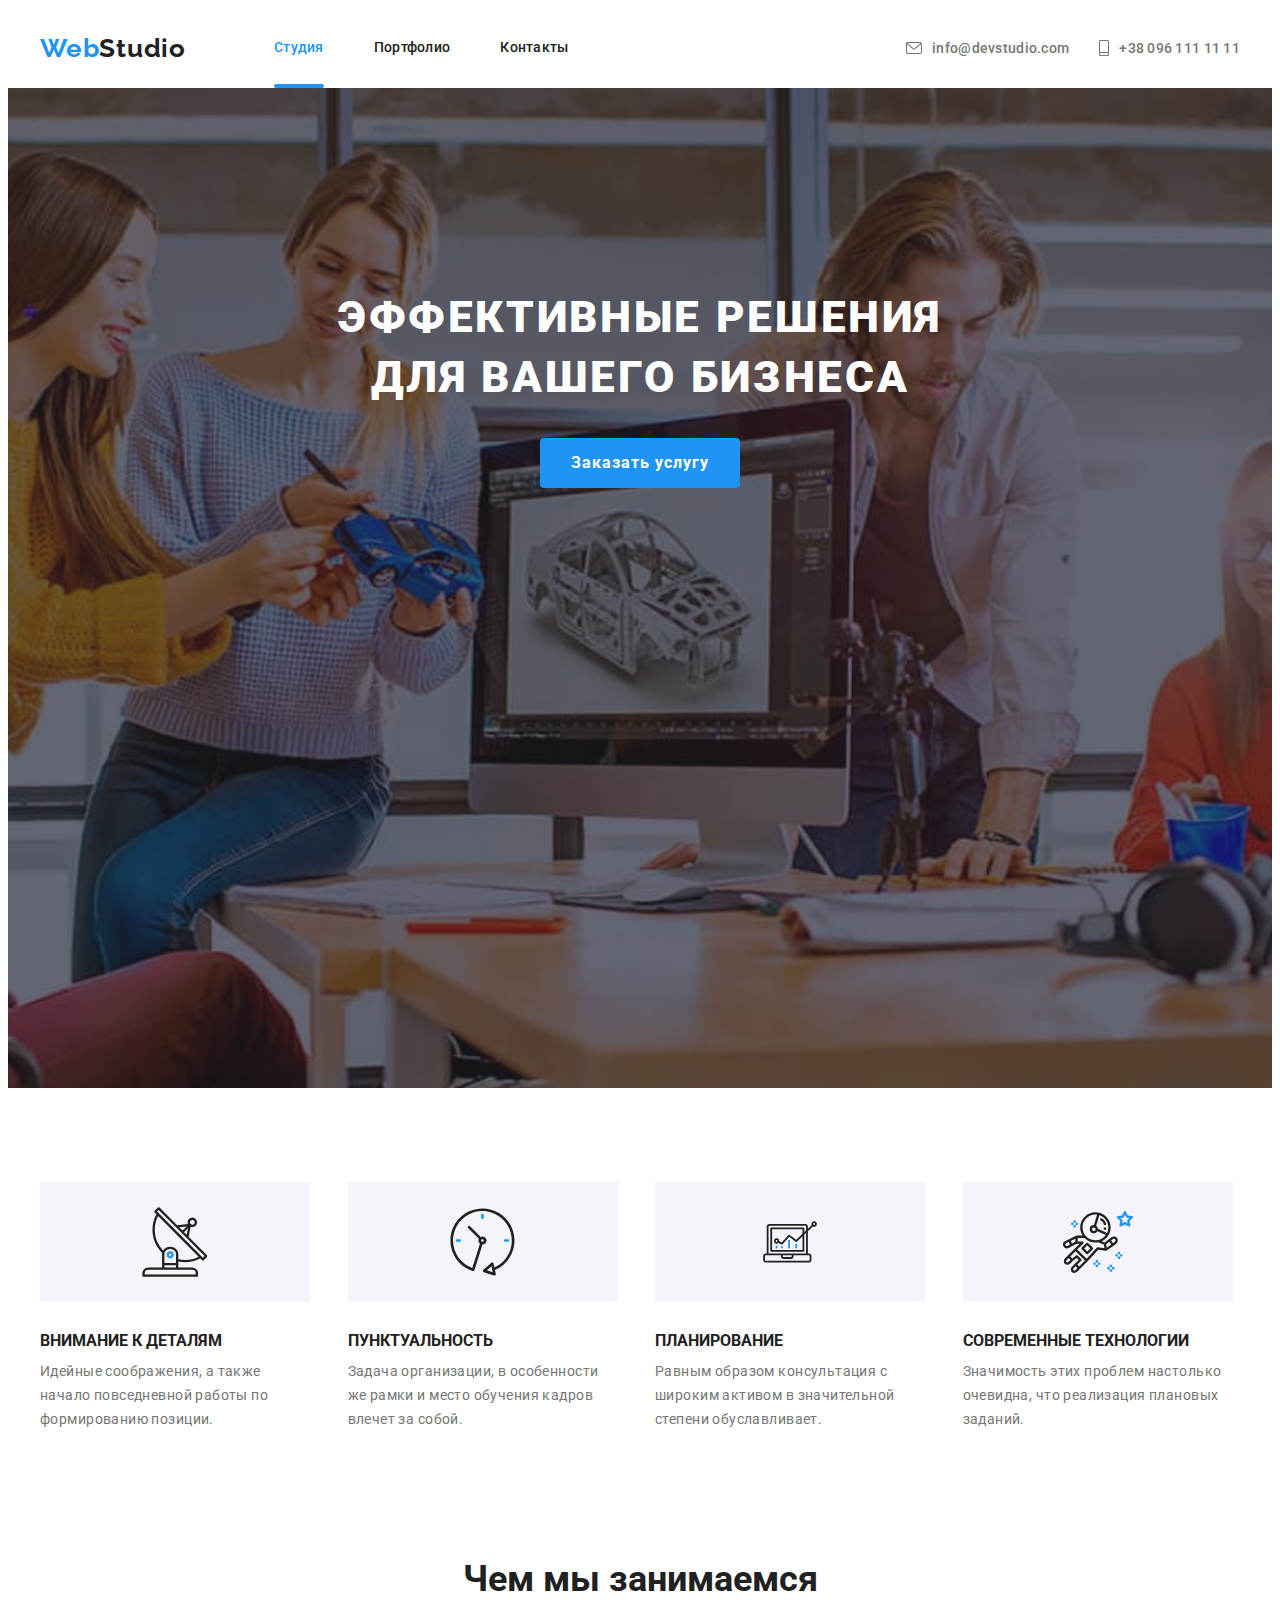
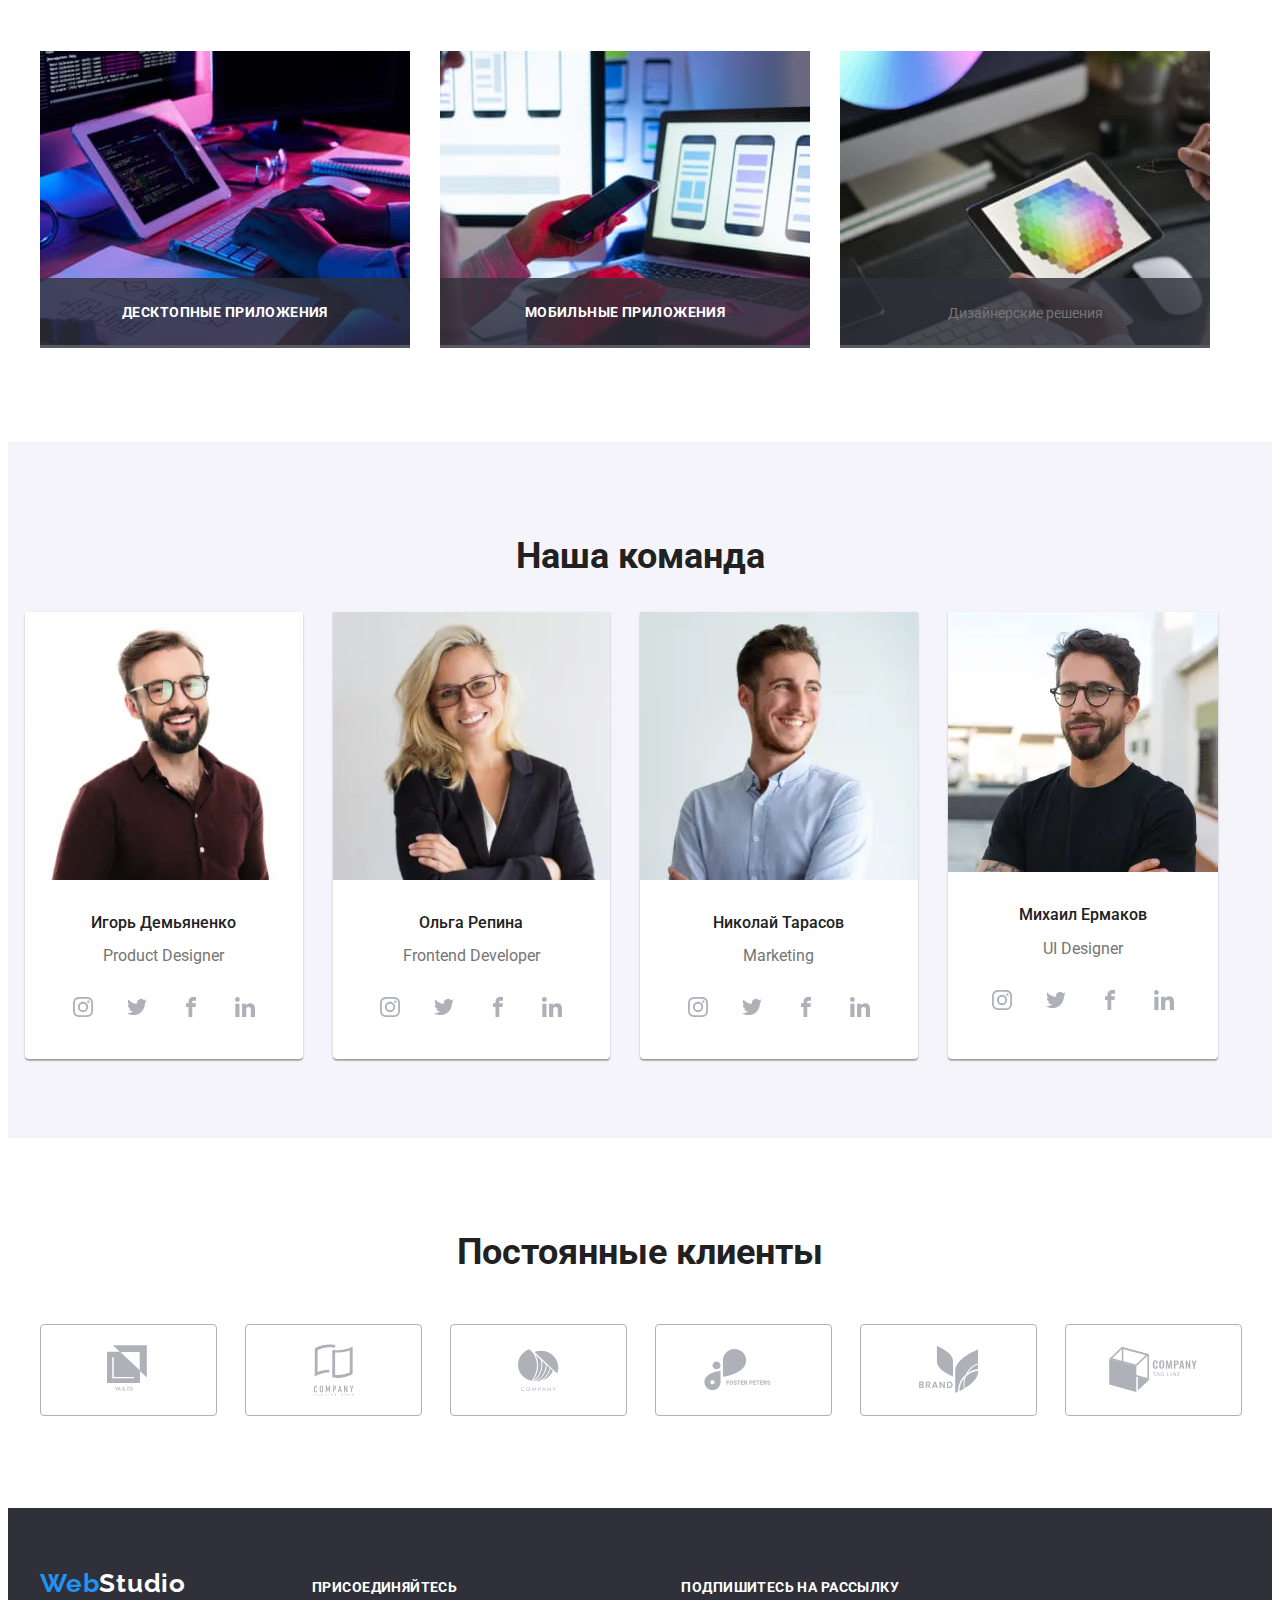
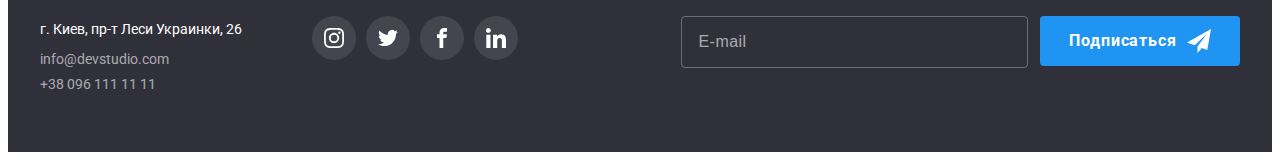
==== commit 5025a32f: "yes" ====
--- a/index.html
+++ b/index.html
@@ -1,341 +1,774 @@
 <!DOCTYPE html>
 <html lang="ru">
-<head>
-    <meta charset="UTF-8">
-    <meta name="viewport" content="width=device-width, initial-scale=1.0">
-    <title>goit-markup-hw-05</title>
-    <link rel="stylesheet" href="https://cdnjs.cloudflare.com/ajax/libs/modern-normalize/1.0.0/modern-normalize.min.css"
-        integrity="sha512-ISS7cAi1PEhQ8jnbJpJZMd29NlhNj4AWYyLOSp2CE/CsHxTCu+r+t0D2yoJudVrd0/8fTVPUVDzY5Tvli75u/g=="
-        crossorigin="anonymous" />
-    <link rel="preconnect" href="https://fonts.gstatic.com">
-    <link href="https://fonts.googleapis.com/css2?family=Raleway:wght@700&family=Roboto:wght@400;500;700;900&display=swap"
-        rel="stylesheet">
-    <link rel="stylesheet" href="./css/main.min.css">
-</head>
-<body>
-<header>
-    <div class="container">
-    <nav class="nav-item">
-        <a href="#" class="logo link" lang="en"><span class="web">Web</span>Studio</a>
-        <ul class="nav-list">
-            <li class="link list nav-list-item"><a href="#" class="active ">Студия</a></li>
-            <li class="link list nav-list-item"><a href="./portfolio.html">Портфолио</a></li>
-            <li class="link list nav-list-item"><a href="#">Контакты</a></li>
+  <head>
+    <meta charset="UTF-8" />
+    <meta name="viewport" content="width=device-width, initial-scale=1.0" />
+    <title>WebStudio</title>
+    <link
+      rel="stylesheet"
+      href="https://cdnjs.cloudflare.com/ajax/libs/modern-normalize/1.0.0/modern-normalize.min.css"
+      integrity="sha512-ISS7cAi1PEhQ8jnbJpJZMd29NlhNj4AWYyLOSp2CE/CsHxTCu+r+t0D2yoJudVrd0/8fTVPUVDzY5Tvli75u/g=="
+      crossorigin="anonymous"
+    />
+    <link rel="preconnect" href="https://fonts.gstatic.com" />
+    <link
+      href="https://fonts.googleapis.com/css2?family=Raleway:wght@700&family=Roboto:wght@400;500;700;900&display=swap"
+      rel="stylesheet"
+    />
+    <link rel="stylesheet" href="./css/main.min.css" />
+  </head>
+  <body>
+    <!--Навигация страници-->
+    <header class="page-header">
+      <div class="container main-nav">
+        <nav class="menu">
+          <a href="./index.html" class="logo"
+            >Web<span class="logo-secondary">Studio</span></a
+          >
+          <ul class="site-nav">
+            <li class="site-nav__item">
+              <a class="site-nav__link current" href="">Студия </a>
+            </li>
+            <li class="site-nav__item">
+              <a class="site-nav__link" href="./portfolio.html">Портфолио</a>
+            </li>
+            <li class="site-nav__item">
+              <a class="site-nav__link" href="">Контакты</a>
+            </li>
+          </ul>
+        </nav>
+        <button class="button-dropdown" data-menu-button>
+          <svg class="burger-icon">
+            <use href="./images/sprite.svg#menu_icon"></use>
+          </svg>
+        </button>
+        <ul class="auth-nav">
+          <li class="auth-nav__item">
+            <a class="auth-nav__link" href="mailto:info@devstudio.com">
+              <svg class="auth-nav__icon" width="16" height="12">
+                <use href="./images/sprite.svg#icon-envelope"></use>
+              </svg>
+              info@devstudio.com</a
+            >
+          </li>
+          <li class="auth-nav__item">
+            <a class="auth-nav__link" href="tel:+380961111111">
+              <svg class="auth-nav__icon" width="10" height="16">
+                <use href="./images/sprite.svg#icon-tel"></use>
+              </svg>
+              +38 096 111 11 11</a
+            >
+          </li>
         </ul>
-    </nav>
-        <ul class="nav-list address">
-            <li class="nav-list-address link list"><a href="mailto:info@example.com" class="header-contact"><svg>
-                <use href="./sprite.svg#icon-envelope"></use>
-            </svg>info@devstudio.com</a></li>
-            <li class="nav-list-address link list"><a href="tel:+380991111111" class="header-contact"><svg class="svg">
-                <use href="./sprite.svg#icon-smartphone"></use></svg>+38 096 111 11 11</a></li>
-        </ul>
+      </div>
+      <div class="dropdown-menu" data-menu>
+        <button type="button" class="dropdown-close-btn" data-menu-close>
+          <svg class="close-icon">
+            <use href="./images/sprite.svg#icon-close"></use>
+          </svg>
+        </button>
+        <div class="dropdown-wraper">
+          <ul class="dropdown-menu-nav">
+            <li class="dropdown-menu-nav__item">
+              <a class="dropdown-menu-nav__link current" href="">Студия </a>
+            </li>
+            <li class="dropdown-menu-nav__item">
+              <a class="dropdown-menu-nav__link" href="./portfolio.html"
+                >Портфолио</a
+              >
+            </li>
+            <li class="dropdown-menu-nav__item">
+              <a class="dropdown-menu-nav__link" href="">Контакты</a>
+            </li>
+          </ul>
+          <ul class="dropdown-menu-contacts">
+            <li class="dropdown-menu-contacts__item">
+              <a
+                class="dropdown-menu-contacts__link tel"
+                href="tel:+380961111111"
+              >
+                +38 096 111 11 11</a
+              >
+            </li>
+            <li class="dropdown-menu-contacts__item">
+              <a
+                class="dropdown-menu-contacts__link"
+                href="mailto:info@devstudio.com"
+              >
+                info@devstudio.com</a
+              >
+            </li>
+          </ul>
+          <ul class="dropdown-menu-social-links">
+            <li class="dropdown-menu-social-links__item">
+              <a href="" class="dropdown-menu-social-links__link">Instagram</a>
+            </li>
+
+            <li class="dropdown-menu-social-links__item">
+              <a href="" class="dropdown-menu-social-links__link">Twitter</a>
+            </li>
+            <li class="dropdown-menu-social-links__item">
+              <a href="" class="dropdown-menu-social-links__link">Facebook</a>
+            </li>
+            <li class="dropdown-menu-social-links__item">
+              <a href="" class="dropdown-menu-social-links__link">LinkedIn</a>
+            </li>
+          </ul>
+        </div>
+      </div>
+    </header>
+    <main>
+      <!--Главная секция-->
+      <section class="hero">
+        <div class="container">
+          <div class="hero__wraper">
+            <h1 class="hero__title">Эффективные решения для вашего бизнеса</h1>
+            <button class="buttons" type="button" data-modal-open>
+              Заказать услугу
+            </button>
+          </div>
+        </div>
+      </section>
+      <!-- Описание работы-->
+      <section class="section">
+        <div class="container">
+          <h2 class="section-title-hidden">Качество нашей работы</h2>
+          <ul class="features">
+            <li class="features__item">
+              <div class="thumb">
+                <svg class="thumb__icon" width="65.32px" height="70px">
+                  <use href="./images/sprite.svg#icon-microscope"></use>
+                </svg>
+              </div>
+              <h3 class="features__caption">Внимание к деталям</h3>
+              <p class="features__description">
+                Идейные соображения, а также начало повседневной работы по
+                формированию позиции.
+              </p>
+            </li>
+            <li class="features__item">
+              <div class="thumb">
+                <svg class="thumb__icon" width="66.96px" height="70px">
+                  <use href="./images/sprite.svg#icon-clock"></use>
+                </svg>
+              </div>
+              <h3 class="features__caption">Пунктуальность</h3>
+              <p class="features__description">
+                Задача организации, в особенности же рамки и место обучения
+                кадров влечет за собой.
+              </p>
+            </li>
+            <li class="features__item">
+              <div class="thumb">
+                <svg class="thumb__icon" width="70px" height="53.69px">
+                  <use href="./images/sprite.svg#icon-diagram"></use>
+                </svg>
+              </div>
+              <h3 class="features__caption">Планирование</h3>
+              <p class="features__description">
+                Равным образом консультация с широким активом в значительной
+                степени обуславливает.
+              </p>
+            </li>
+            <li class="features__item">
+              <div class="thumb">
+                <svg class="thumb__icon" width="70px" height="70px">
+                  <use href="./images/sprite.svg#icon-astronaut"></use>
+                </svg>
+              </div>
+              <h3 class="features__caption">Современные технологии</h3>
+              <p class="features__description">
+                Значимость этих проблем настолько очевидна, что реализация
+                плановых заданий.
+              </p>
+            </li>
+          </ul>
+        </div>
+      </section>
+      <!--Демонстрация работы-->
+      <section class="section-top posters">
+        <div class="container">
+          <h2 class="section__title">Чем мы занимаемся</h2>
+          <ul class="posters-set">
+            <li class="posters-set__item">
+              <div class="posters-set__block">
+                <img src="images/box1.jpg" alt="Постер 1" />
+                <div class="posters-set__description">
+                  <p class="posters-set__text">Десктопные приложения</p>
+                </div>
+              </div>
+            </li>
+            <li class="posters-set__item">
+              <div class="posters-set__block">
+                <img src="images/box2.jpg" alt="Постер 2" />
+                <div class="posters-set__description">
+                  <p class="posters-set__text">Мобильные приложения</p>
+                </div>
+              </div>
+            </li>
+            <li class="posters-set__item">
+              <div class="posters-set__block">
+                <img src="images/box3.jpg" alt="Постер 3" />
+                <div class="posters-set__description">
+                  <p class="poster-set__text">Дизайнерские решения</p>
+                </div>
+              </div>
+            </li>
+          </ul>
+        </div>
+      </section>
+      <!--Команда-->
+      <section class="section-team">
+        <div class="container">
+          <h2 class="section__title">Наша команда</h2>
+          <ul class="team">
+            <li class="team__item">
+              <picture>
+                <source
+                  srcset="
+                    ./images/team/desktop-img1.webp    1x,
+                    ./images/team/desktop-img1@2x.webp 2x
+                  "
+                  media="(min-width: 1200px)"
+                  type="image/webp"
+                />
+                <source
+                  srcset="
+                    ./images/team/desktop-img1.jpg    1x,
+                    ./images/team/desktop-img1@2x.jpg 2x
+                  "
+                  media="(min-width: 1200px)"
+                />
+                <source
+                  srcset="
+                    ./images/team/tablet-img1.webp    1x,
+                    ./images/team/tablet-img1@2x.webp 2x
+                  "
+                  media="(min-width: 768px)"
+                  type="image/webp"
+                />
+                <source
+                  srcset="
+                    ./images/team/tablet-img1.jpg    1x,
+                    ./images/team/tablet-img1@2x.jpg 2x
+                  "
+                  media="(min-width: 768px)"
+                />
+                <source
+                  srcset="
+                    ./images/team/mobile-img1.webp    1x,
+                    ./images/team/mobile-img1@2x.webp 2x
+                  "
+                  media="(min-width: 320px)"
+                  type="image/webp"
+                />
+                <source
+                  srcset="
+                    ./images/team/mobile-img1.jpg    1x,
+                    ./images/team/mobile-img1@2x.jpg 2x
+                  "
+                  media="(min-width: 320px)"
+                />
+                <img
+                  class="team__images"
+                  src="./images/team/mobile-img1.jpg"
+                  alt="Игорь Демьяненко дизайнер компании"
+                />
+              </picture>
+
+              <div class="team__description">
+                <h3 class="team__name">Игорь Демьяненко</h3>
+                <p class="team__position">Product Designer</p>
+
+                <ul class="social-list">
+                  <li class="social-list__item">
+                    <a href="" class="social-list__links">
+                      <svg class="social-list__icon" width="20" height="20">
+                        <use href="./images/sprite.svg#icon-instagram"></use>
+                      </svg>
+                    </a>
+                  </li>
+                  <li class="social-list__item">
+                    <a href="" class="social-list__links">
+                      <svg class="social-list__icon" width="20" height="20">
+                        <use href="./images/sprite.svg#icon-twitter"></use>
+                      </svg>
+                    </a>
+                  </li>
+                  <li class="social-list__item">
+                    <a href="" class="social-list__links">
+                      <svg class="social-list__icon" width="20" height="20">
+                        <use href="./images/sprite.svg#icon-facebook"></use>
+                      </svg>
+                    </a>
+                  </li>
+                  <li class="social-list__item">
+                    <a href="" class="social-list__links">
+                      <svg class="social-list__icon" width="20" height="20">
+                        <use href="./images/sprite.svg#icon-linkedin"></use>
+                      </svg>
+                    </a>
+                  </li>
+                </ul>
+              </div>
+            </li>
+            <li class="team__item">
+              <picture>
+                <source
+                  srcset="
+                    ./images/team/desktop-img2.webp    1x,
+                    ./images/team/desktop-img2@2x.webp 2x
+                  "
+                  media="(min-width: 1200px)"
+                  type="image/webp"
+                />
+                <source
+                  srcset="
+                    ./images/team/desktop-img2.jpg    1x,
+                    ./images/team/desktop-img2@2x.jpg 2x
+                  "
+                  media="(min-width: 1200px)"
+                />
+                <source
+                  srcset="
+                    ./images/team/tablet-img2.webp    1x,
+                    ./images/team/tablet-img2@2x.webp 2x
+                  "
+                  media="(min-width: 768px)"
+                  type="image/webp"
+                />
+                <source
+                  srcset="
+                    ./images/team/tablet-img2.jpg    1x,
+                    ./images/team/tablet-img2@2x.jpg 2x
+                  "
+                  media="(min-width: 768px)"
+                />
+                <source
+                  srcset="
+                    ./images/team/mobile-img2.webp    1x,
+                    ./images/team/mobile-img2@2x.webp 2x
+                  "
+                  media="(min-width: 320px)"
+                  type="image/webp"
+                />
+                <source
+                  srcset="
+                    ./images/team/mobile-img2.jpg    1x,
+                    ./images/team/mobile-img2@2x.jpg 2x
+                  "
+                  media="(min-width: 320px)"
+                />
+                <img
+                  class="team__images"
+                  src="./images/team/mobile-img2.jpg"
+                  alt="Ольга Репина разработчик"
+                />
+              </picture>
+
+              <div class="team__description">
+                <h3 class="team__name">Ольга Репина</h3>
+                <p class="team__position">Frontend Developer</p>
+                <ul class="social-list">
+                  <li class="social-list__item">
+                    <a href="" class="social-list__links">
+                      <svg class="social-list__icon" width="20" height="20">
+                        <use href="./images/sprite.svg#icon-instagram"></use>
+                      </svg>
+                    </a>
+                  </li>
+                  <li class="social-list__item">
+                    <a href="" class="social-list__links">
+                      <svg class="social-list__icon" width="20" height="20">
+                        <use href="./images/sprite.svg#icon-twitter"></use>
+                      </svg>
+                    </a>
+                  </li>
+                  <li class="social-list__item">
+                    <a href="" class="social-list__links">
+                      <svg class="social-list__icon" width="20" height="20">
+                        <use href="./images/sprite.svg#icon-facebook"></use>
+                      </svg>
+                    </a>
+                  </li>
+                  <li class="social-list__item">
+                    <a href="" class="social-list__links">
+                      <svg class="social-list__icon" width="20" height="20">
+                        <use href="./images/sprite.svg#icon-linkedin"></use>
+                      </svg>
+                    </a>
+                  </li>
+                </ul>
+              </div>
+            </li>
+            <li class="team__item">
+              <picture>
+                <source
+                  srcset="
+                    ./images/team/desktop-img3.webp    1x,
+                    ./images/team/desktop-img3@2x.webp 2x
+                  "
+                  media="(min-width: 1200px)"
+                  type="image/webp" />
+                <source
+                  srcset="
+                    ./images/team/desktop-img3.jpg    1x,
+                    ./images/team/desktop-img3@2x.jpg 2x
+                  "
+                  media="(min-width: 1200px)" />
+                <source
+                  srcset="
+                    ./images/team/tablet-img3.webp    1x,
+                    ./images/team/tablet-img3@2x.webp 2x
+                  "
+                  media="(min-width: 768px)"
+                  type="image/webp" />
+                <source
+                  srcset="
+                    ./images/team/tablet-img3.jpg    1x,
+                    ./images/team/tablet-img3@2x.jpg 2x
+                  "
+                  media="(min-width: 768px)" />
+                <source
+                  srcset="
+                    ./images/team/mobile-img3.webp    1x,
+                    ./images/team/mobile-img3@2x.webp 2x
+                  "
+                  media="(min-width: 320px)"
+                  type="image/webp" />
+                <source
+                  srcset="
+                    ./images/team/mobile-img3.jpg    1x,
+                    ./images/team/mobile-img3@2x.jpg 2x
+                  "
+                  media="(min-width: 320px)" />
+                <img
+                  class="team__images"
+                  src="./images/team/mobile-img3.jpg"
+                  alt="Николай Тарасов маркетолог"
+              /></picture>
+
+              <div class="team__description">
+                <h3 class="team__name">Николай Тарасов</h3>
+                <p class="team__position">Marketing</p>
+                <ul class="social-list">
+                  <li class="social-list__item">
+                    <a href="" class="social-list__links">
+                      <svg class="social-list__icon" width="20" height="20">
+                        <use href="./images/sprite.svg#icon-instagram"></use>
+                      </svg>
+                    </a>
+                  </li>
+                  <li class="social-list__item">
+                    <a href="" class="social-list__links">
+                      <svg class="social-list__icon" width="20" height="20">
+                        <use href="./images/sprite.svg#icon-twitter"></use>
+                      </svg>
+                    </a>
+                  </li>
+                  <li class="social-list__item">
+                    <a href="" class="social-list__links">
+                      <svg class="social-list__icon" width="20" height="20">
+                        <use href="./images/sprite.svg#icon-facebook"></use>
+                      </svg>
+                    </a>
+                  </li>
+                  <li class="social-list__item">
+                    <a href="" class="social-list__links">
+                      <svg class="social-list__icon" width="20" height="20">
+                        <use href="./images/sprite.svg#icon-linkedin"></use>
+                      </svg>
+                    </a>
+                  </li>
+                </ul>
+              </div>
+            </li>
+            <li class="team__item">
+              <picture>
+                <source
+                  srcset="
+                    ./images/team/desktop-img4.webp    1x,
+                    ./images/team/desktop-img4@2x.webp 2x
+                  "
+                  media="(min-width: 1200px)"
+                  type="image/webp"
+                />
+                <source
+                  srcset="
+                    ./images/team/desktop-img4.jpg    1x,
+                    ./images/team/desktop-img4@2x.jpg 2x
+                  "
+                  media="(min-width: 1200px)"
+                />
+                <source
+                  srcset="
+                    ./images/team/tablet-img4.webp    1x,
+                    ./images/team/tablet-img4@2x.webp 2x
+                  "
+                  media="(min-width: 768px)"
+                  type="image/webp"
+                />
+                <source
+                  srcset="
+                    ./images/team/tablet-img4.jpg    1x,
+                    ./images/team/tablet-img4@2x.jpg 2x
+                  "
+                  media="(min-width: 768px)"
+                />
+                <source
+                  srcset="
+                    ./images/team/mobile-img4.webp    1x,
+                    ./images/team/mobile-img4@2x.webp 2x
+                  "
+                  media="(min-width: 320px)"
+                  type="image/webp"
+                />
+                <source
+                  srcset="
+                    ./images/team/mobile-img4.jpg    1x,
+                    ./images/team/mobile-img4@2x.jpg 2x
+                  "
+                  media="(min-width: 320px)"
+                />
+                <img
+                  class="team__images"
+                  src="./images/team/mobile-img4.jpg"
+                  alt="Михаил Ермаков UI дизайнер"
+                />
+              </picture>
+
+              <div class="team__description">
+                <h3 class="team__name">Михаил Ермаков</h3>
+                <p class="team__position">UI Designer</p>
+                <ul class="social-list">
+                  <li class="social-list__item">
+                    <a href="" class="social-list__links">
+                      <svg class="social-list__icon" width="20" height="20">
+                        <use href="./images/sprite.svg#icon-instagram"></use>
+                      </svg>
+                    </a>
+                  </li>
+                  <li class="social-list__item">
+                    <a href="" class="social-list__links">
+                      <svg class="social-list__icon" width="20" height="20">
+                        <use href="./images/sprite.svg#icon-twitter"></use>
+                      </svg>
+                    </a>
+                  </li>
+                  <li class="social-list__item">
+                    <a href="" class="social-list__links">
+                      <svg class="social-list__icon" width="20" height="20">
+                        <use href="./images/sprite.svg#icon-facebook"></use>
+                      </svg>
+                    </a>
+                  </li>
+                  <li class="social-list__item">
+                    <a href="" class="social-list__links">
+                      <svg class="social-list__icon" width="20" height="20">
+                        <use href="./images/sprite.svg#icon-linkedin"></use>
+                      </svg>
+                    </a>
+                  </li>
+                </ul>
+              </div>
+            </li>
+          </ul>
+        </div>
+      </section>
+      <!--Постоянные клиенты-->
+      <section class="section">
+        <div class="container">
+          <h2 class="section__title">Постоянные клиенты</h2>
+          <ul class="client-list">
+            <li class="client-list__item">
+              <a href="" class="client-list__links">
+                <svg class="client-list__icon" width="44" height="49">
+                  <use href="./images/sprite.svg#icon-client1"></use>
+                </svg>
+              </a>
+            </li>
+            <li class="client-list__item">
+              <a href="" class="client-list__links">
+                <svg class="client-list__icon" width="40" height="52">
+                  <use href="./images/sprite.svg#icon-client2"></use>
+                </svg>
+              </a>
+            </li>
+            <li class="client-list__item">
+              <a href="" class="client-list__links">
+                <svg class="client-list__icon" width="41" height="42.6">
+                  <use href="./images/sprite.svg#icon-client3"></use>
+                </svg>
+              </a>
+            </li>
+            <li class="client-list__item">
+              <a href="" class="client-list__links">
+                <svg class="client-list__icon" width="79.66" height="42.02">
+                  <use href="./images/sprite.svg#icon-client4"></use>
+                </svg>
+              </a>
+            </li>
+            <li class="client-list__item">
+              <a href="" class="client-list__links">
+                <svg class="client-list__icon" width="59" height="47">
+                  <use href="./images/sprite.svg#icon-client5"></use>
+                </svg>
+              </a>
+            </li>
+            <li class="client-list__item">
+              <a href="" class="client-list__links">
+                <svg class="client-list__icon" width="88.48" height="45.44">
+                  <use href="./images/sprite.svg#icon-client6"></use>
+                </svg>
+              </a>
+            </li>
+          </ul>
+        </div>
+      </section>
+    </main>
+    <!--Футер-->
+    <footer class="footer">
+      <div class="container">
+        <div class="footer-content">
+          <div class="footer-wraper">
+            <div class="footer-contacts">
+              <a href="./index.html" class="footer-logo"
+                >Web<span class="logo-secondary-footer">Studio</span></a
+              >
+              <address class="address">г. Киев, пр-т Леси Украинки, 26</address>
+              <ul class="auth-footer">
+                <li class="auth-footer__item">
+                  <a class="auth-footer__link" href="mailto:info@devstudio.com"
+                    >info@devstudio.com</a
+                  >
+                </li>
+                <li class="auth-footer__item">
+                  <a class="auth-footer__link" href="tel:+380961111111"
+                    >+38 096 111 11 11</a
+                  >
+                </li>
+              </ul>
+            </div>
+
+            <div class="footer-social-list">
+              <h2 class="footer-social-list__caption">присоединяйтесь</h2>
+              <ul class="social-list">
+                <li class="social-list__item">
+                  <a href="" class="social-list__links bg">
+                    <svg class="social-list__icon" width="20" height="20">
+                      <use href="./images/sprite.svg#icon-instagram"></use>
+                    </svg>
+                  </a>
+                </li>
+                <li class="social-list__item">
+                  <a href="" class="social-list__links bg">
+                    <svg class="social-list__icon" width="20" height="20">
+                      <use href="./images/sprite.svg#icon-twitter"></use>
+                    </svg>
+                  </a>
+                </li>
+                <li class="social-list__item">
+                  <a href="" class="social-list__links bg">
+                    <svg class="ssocial-list__icon" width="20" height="20">
+                      <use href="./images/sprite.svg#icon-facebook"></use>
+                    </svg>
+                  </a>
+                </li>
+                <li class="social-list__item">
+                  <a href="" class="social-list__links bg">
+                    <svg class="social-list__icon" width="20" height="20">
+                      <use href="./images/sprite.svg#icon-linkedin"></use>
+                    </svg>
+                  </a>
+                </li>
+              </ul>
+            </div>
+          </div>
+          <form name="mailing" class="form-send">
+            <h2 class="footer-social-list__caption">Подпишитесь на рассылку</h2>
+            <div class="form-send__field">
+              <input
+                type="email"
+                name="email"
+                id="email"
+                placeholder="E-mail"
+                class="form-send__input"
+              />
+              <label for="email" class="form-send__label"></label>
+              <button type="submit" class="button-mailing">Подписаться</button>
+            </div>
+          </form>
+        </div>
+      </div>
+    </footer>
+    <div class="backdrop is-hidden" data-modal>
+      <div class="modal-window">
+        <button class="modal-window__close" data-modal-close>
+          <svg width="11" height="11" class="modal-window__icon">
+            <use href="./images/sprite.svg#icon-close-1"></use>
+          </svg>
+        </button>
+        <form name="form-modal" class="form-modal">
+          <b class="form-modal__caption"
+            >Оставьте свои данные, мы вам перезвоним</b
+          >
+          <div class="form-modal__group">
+            <input
+              type="text"
+              name="name"
+              id="name"
+              class="form-modal__input"
+            />
+            <label for="name" class="form-modal__label">Имя</label>
+            <svg width="12" height="12" class="form-modal__icon">
+              <use href="./images/sprite.svg#icon-person"></use>
+            </svg>
+          </div>
+          <div class="form-modal__group">
+            <input type="tel" name="tel" id="tel" class="form-modal__input" />
+            <label for="tel" class="form-modal__label">Телефон</label>
+            <svg width="13" height="13" class="form-modal__icon">
+              <use href="./images/sprite.svg#icon-tel-black"></use>
+            </svg>
+          </div>
+          <div class="form-modal__group">
+            <input
+              type="email"
+              name="email-modal"
+              id="email-data"
+              class="form-modal__input"
+            />
+            <label for="email-data" class="form-modal__label">Почта</label>
+            <svg width="15" height="12" class="form-modal__icon">
+              <use href="./images/sprite.svg#icon-email-black"></use>
+            </svg>
+          </div>
+          <div class="form-coment">
+            <label for="coment" class="form-coment__label">Комментарий</label>
+            <textarea
+              name="coment"
+              id="coment"
+              placeholder="Введите текст"
+              class="form-coment__field"
+            ></textarea>
+          </div>
+          <div class="form-checkbox">
+            <input
+              type="checkbox"
+              name="consent"
+              id="consent"
+              class="form-checkbox__input"
+            />
+            <label for="consent" class="form-checkbox__label"
+              >Соглашаюсь с рассылкой и принимаю
+              <a href="" class="link-consent"> Условия договора</a></label
+            >
+          </div>
+          <button type="submit" class="modal-button">Отправить</button>
+        </form>
+      </div>
     </div>
-</header>
-<!--Начало основного блока-->
-    <main>
-        
-<section class="firstBlock">
-    <div class="container">
-        <h1>Эффективные решения<br> для вашего бизнеса</h1>
-        <button type="button" class="btn" data-modal-open>Заказать услугу</button>
-
-    </div>
-</section>
-<section class="advantages">
-    <div class="container">
-        <ul class="advantages-item-list">
-        <li class="list advantages-item">
-            <div class="svg-advantages">
-            <svg class="advantages-icon">
-                <use href="./sprite.svg#icon-antenna-1"></use>
-            </svg></div>
-            <h3 class="advantages-h3">Внимание к деталям</h3>
-            <p>Идейные соображения, а также начало повседневной работы по формированию позиции.</p>
-        </li>
-        <li class="list advantages-item">
-            <div class="svg-advantages">
-            <svg class="advantages-icon">
-                <use href="./sprite.svg#icon-clock-1"></use>
-            </svg></div>
-            <h3 class="advantages-h3">Пунктуальность</h3>
-            <p>Задача организации, в особенности же рамки и место обучения кадров влечет за собой.</p>
-        </li>
-        <li class="list advantages-item">
-            <div class="svg-advantages">
-            <svg class="advantages-icon">
-                <use href="./sprite.svg#icon-diagram-1"></use>
-            </svg></div>
-            <h3 class="advantages-h3">Планирование</h3>
-            <p>Равным образом консультация с широким активом в значительной степени обуславливает.</p>
-        </li>
-        <li class="list advantages-item">
-            <div class="svg-advantages">
-            <svg class="advantages-icon">
-                <use href="./sprite.svg#icon-astronaut-1"></use>
-            </svg></div>
-            <h3 class="advantages-h3">Современные технологии</h3>
-            <p>Значимость этих проблем настолько очевидна, что реализация плановых заданий.</p>
-        </li>
-    </ul></div>
-
-</section>
-<section class="whatWeDo">
-    <div class="container">
-        <h2>Чем мы занимаемся</h2>
-    <ul class="whatWeDo-list">
-        <li class="whatWeDo-item">
-            <picture>
-            <source srcset="./img/img1.webp 1x, ./img/img1@2x.webp 2x"
-                media="(min-width: 1200px)" type="image/webp">
-            <source srcset="./img/img1.png 1x, ./img/img1@2x.jpg 2x"
-                media="(min-width: 1200px)">
-
-            <img src="./img/img1.png" alt="человек печатает на клавиатуре">
-            </picture>
-        <div class="whatWeDo-relative"><p>десктопные приложения</p></div></li>
-        <li class="whatWeDo-item">
-                        <picture>
-                            <source srcset="./img/img2.webp 1x, ./img/img2@2x.webp 2x" media="(min-width: 1200px)" type="image/webp">
-                            <source srcset="./img/img2.png 1x, ./img/img2@2x.jpg 2x" media="(min-width: 1200px)">
-
-                        <img src="./img/img2.png" alt="человек использует смартфон">
-                        </picture>
-            <div class="whatWeDo-relative"><p>мобильные приложения</p></div></li>
-        <li class="whatWeDo-item">
-                        <picture>
-                            <source srcset="./img/img3.webp 1x, ./img/img3@2x.webp 2x" media="(min-width: 1200px)" type="image/webp">
-                            <source srcset="./img/img3.png 1x, ./img/img3@2x.jpg 2x" media="(min-width: 1200px)">
-
-                        <img src="./img/img3.png" alt="человек использует планшет">
-                        </picture>
-            <div class="whatWeDo-relative"><p>дизайнерские решения</p></div></li>
-    </ul></div>
-
-</section>
-<section class="team">
-    <div class="container">
-        <h2>Наша команда</h2>
-    <ul class="team-list">
-        <li class="team-list-item list">
-            <img src="./img/ИгорьДемьяненко.jpg" alt="Игорь Демьяненко" width="270" height="260">
-            <div class="team-list-text">
-            <h3>Игорь Демьяненко</h3>
-            <p>Product Designer</p></div>
-            <div class="social-links-team"><ul class="social-links-team-list">
-                <li class="social-link"><a href="https://www.instagram.com/">
-                    <svg>
-                        <use href="./sprite.svg#icon-instagram-2"></use>
-                    </svg>
-                </a></li>
-                <li class="social-link"><a href="#"><svg>
-                    <use href="./sprite.svg#icon-twitter-1"></use>
-                </svg></a></li>
-                <li class="social-link"><a href="#"><svg>
-                    <use href="./sprite.svg#icon-facebook-1"></use>
-                </svg></a></li>
-                <li class="social-link"><a href="#"><svg>
-                    <use href="./sprite.svg#icon-linkedin-1"></use>
-                </svg></a></li>
-            </ul></div>
-
-        </li>
-        <li class="team-list-item list">
-            <img src="./img/ОльгаРепина.jpg" alt="Ольга Репина" width="270" height="260">
-            <div class="team-list-text">
-            <h3>Ольга Репина</h3>
-            <p>Frontend Developer</p></div>
-            <div class="social-links-team"><ul class="social-links-team-list">
-                <li class="social-link"><a href="https://www.instagram.com/"><svg>
-                    <use href="./sprite.svg#icon-instagram-2"></use>
-                </svg></a></li>
-                <li class="social-link"><a href="#"><svg>
-                    <use href="./sprite.svg#icon-twitter-1"></use>
-                </svg></a></li>
-                <li class="social-link"><a href="#"><svg>
-                    <use href="./sprite.svg#icon-facebook-1"></use>
-                </svg></a></li>
-                <li class="social-link"><a href="#"><svg>
-                    <use href="./sprite.svg#icon-linkedin-1"></use>
-                </svg></a></li>
-            </ul></div>
-
-        </li>
-        <li class="team-list-item list">
-            <img src="./img/НиколайТарасов.jpg" alt="Николай Тарасов" width="270" height="260">
-            <div class="team-list-text">
-            <h3>Николай Тарасов</h3>
-            <p>Marketing</p></div>
-            <div class="social-links-team"><ul class="social-links-team-list">
-                <li class="social-link"><a href="https://www.instagram.com/"><svg>
-                    <use href="./sprite.svg#icon-instagram-2"></use>
-                </svg></a></li>
-                <li class="social-link"><a href="#"><svg>
-                    <use href="./sprite.svg#icon-twitter-1"></use>
-                </svg></a></li>
-                <li class="social-link"><a href="#"><svg>
-                    <use href="./sprite.svg#icon-facebook-1"></use>
-                </svg></a></li>
-                <li class="social-link"><a href="#"><svg>
-                    <use href="./sprite.svg#icon-linkedin-1"></use>
-                </svg></a></li>
-            </ul></div>
-
-        </li>
-        <li class="team-list-item list">
-            <img src="./img/МихаилЕрмаков.jpg" alt="Михаил Ермаков" width="270" height="260">
-            <div class="team-list-text">
-            <h3>Михаил Ермаков</h3>
-            <p>UI Designer</p></div>
-            <div class="social-links-team"><ul class="social-links-team-list">
-                <li class="social-link"><a href="https://www.instagram.com/"><svg>
-                    <use href="./sprite.svg#icon-instagram-2"></use>
-                </svg></a></li>
-                <li class="social-link"><a href="#"><svg>
-                    <use href="./sprite.svg#icon-twitter-1"></use>
-                </svg></a></li>
-                <li class="social-link"><a href="#"><svg>
-                    <use href="./sprite.svg#icon-facebook-1"></use>
-                </svg></a></li>
-                <li class="social-link"><a href="#"><svg>
-                    <use href="./sprite.svg#icon-linkedin-1"></use>
-                </svg></a></li>
-            </ul></div>
-            
-        </li>
-    </ul>
-</div>
-</section>
-<section class="clients-section">
-<div class="clients container"><h2>Постоянные клиенты</h2>
-    <ul class="clients-list">
-    <li class="client-list-iteam">
-        <a href="#">
-            <svg>
-                <use href="./sprite.svg#icon-logo-1"></use>
-            </svg>
-        </a>
-    </li>
-    <li class="client-list-iteam">
-        <a href="#">
-            <svg><use href="./sprite.svg#icon-logo-2"></use></svg>
-        </a>
-    </li>
-    <li class="client-list-iteam">
-        <a href="#">
-            <svg><use href="./sprite.svg#icon-logo-3"></use></svg>
-        </a>
-    </li>
-    <li class="client-list-iteam">
-        <a href="#">
-            <svg><use href="./sprite.svg#icon-logo-4"></use></svg>
-        </a>
-    </li>
-    <li class="client-list-iteam">
-        <a href="#">
-            <svg><use href="./sprite.svg#icon-logo-5"></use></svg>
-        </a>
-    </li>
-    <li class="client-list-iteam">
-        <a href="#">
-            <svg><use href="./sprite.svg#icon-logo-6"></use></svg>
-        </a>
-    </li>
-</ul></div>
-</section>
-    
-    </main>
-    <footer class="footer">
-        <div class="container">
-            <div class="footer-address">
-        <a href="#" class="logo link" lang="en"><span class="web">Web</span><span class="studio">Studio</span></a>
-        <address class="footer-address">
-            <p class="footer-item">г. Киев, пр-т Леси Украинки, 26</p>
-            <ul>
-            <li class="footer-item list"><a href="mailto:info@example.com" class="footer-item link">info@example.com</a></li>
-            <li class="footer-item list"><a href="tel:+380991111111" class="footer-item link">+38 099 111 11 11</a></li>
-            </ul>
-        </address></div>
-        <div class="join">
-            <span>Присойденяйтесь</span>
-            <div class="social-links-footer">
-                <ul class="social-links-footer-list">
-                    <li class="social-link"><a href="https://www.instagram.com/"><svg>
-                                <use href="./sprite.svg#icon-instagram-2"></use>
-                            </svg></a></li>
-                    <li class="social-link"><a href="#"><svg>
-                                <use href="./sprite.svg#icon-twitter-1"></use>
-                            </svg></a></li>
-                    <li class="social-link"><a href="#"><svg>
-                                <use href="./sprite.svg#icon-facebook-1"></use>
-                            </svg></a></li>
-                    <li class="social-link"><a href="#"><svg>
-                                <use href="./sprite.svg#icon-linkedin-1"></use>
-                            </svg></a></li>
-                </ul>
-            </div>
-        </div>
-        <form class="footer-form">
-            <p>Подпишитесь на рассылку</p>
-            <div class="footer-form-box">
-                <input name="E-mail" type="email" class="footer-mail" placeholder="E-mail">
-            <button type="submit">Подписаться
-                <svg class="send">
-                <use href="./sprite.svg#send"></use>
-                </svg> 
-            </button>
-            </div>
-        </form>
-        </div>
-    </footer>
-                <div class="backdrop is-hidden" data-modal>
-                    <div class="modal">
-                        <form action="#" class="form" autocomplete="on">
-                            <p>Оствьте свои данные, мы вам перезвоним</p>
-                            <label for="user-name">Имя
-                                <span class="input-span">
-                                <input id="user-name" name="name" type="text" class="input-item">
-                                <svg class="svg-form">
-                                    <use href="./sprite.svg#icon-person"></use>
-                                </svg>
-                                </span>
-                            </label>
-                            
-                            <label for="user-tel">Телефон
-                                <span class="input-span">
-                                <input id="user-tel" name="tel" type="number" class="input-item">
-                                <svg class="svg-form">
-                                    <use href="./sprite.svg#icon-call-phone"></use>
-                                </svg>
-                                </span>
-                            </label>
-
-                            <label for="user-mail">Почта
-                                <span class="input-span">
-                                <input id="user-mail" name="mail" type="email" class="input-item">
-                                <svg class="svg-form">
-                                    <use href="./sprite.svg#icon-message"></use>
-                                </svg>
-                                </span>
-                            </label>
-
-                            <label for="comment">Комментарий
-                                <textarea id="comment" name="comment" class="comment" rows="5" placeholder="Введите текст"></textarea>
-                            </label>
-                            
-                            <div class="checkbox">
-                            <input id="checkbox" type="checkbox" name="agreement" value="agree"  class="visually-hidden"/>
-                            <label for="checkbox" class="checkbox-label">Соглашаюсь с рассылкой и принимаю <a href="#" class="terms"> Условия договора</a></label>
-                            </div>
-                           <button type="submit">Отправить</button>
-                        </form>
-                        <button class="modal-btn" data-modal-close>
-                            <svg class="svg-close">
-                                <use href="./sprite.svg#close"></use>
-                            </svg>
-                        </button>
-                    </div>
-                </div>
     <script src="./js/modal.js"></script>
-</body>
-</html>+    <script src="./js/mobile-menu.js"></script>
+  </body>
+</html>
--- a/css/main.min.css
+++ b/css/main.min.css
@@ -1,6 +1,2 @@
-:root{--accent-color: #2196f3;--white-color: #ffffff;--bg-color: #f5f4fa;--block-bg-color: #2f303a;--light-text-color: #757575;--text-color: #212121;--card-set-gap: 30px;--links-color: #afb1b8}.visually-hidden{position:absolute !important;clip:rect(1px 1px 1px 1px);clip:rect(1px, 1px, 1px, 1px);padding:0 !important;border:0 !important;height:1px !important;width:1px !important;overflow:hidden}body{font-family:roboto;font-size:16px;font-weight:500;color:var(--text-color);letter-spacing:0.03em}.list{list-style:none}.link{text-decoration:none}img,a{display:block}ul,ol{margin:0;padding:0}h1,h2,h3,h4,h5,h6,p{margin:0;padding:0;list-style:none}a{color:var(--text-color);font-size:14px;text-decoration:none;-webkit-transition:color 250ms cubic-bezier(0.4, 0, 0.2, 1);transition:color 250ms cubic-bezier(0.4, 0, 0.2, 1)}ul{list-style:none}.container{width:1200px;padding-left:15px;padding-right:15px;margin:0 auto}.advantages-item-list{display:-webkit-box;display:-ms-flexbox;display:flex;-webkit-box-pack:justify;-ms-flex-pack:justify;justify-content:space-between}.advantages-item{max-width:270px;-webkit-box-orient:horizontal;-webkit-box-direction:normal;-ms-flex-direction:row;flex-direction:row}.advantages .container{padding-top:94px;padding-bottom:94px}h3{font-weight:700;font-size:16px;line-height:1.172}.advantages-h3{margin-bottom:10px;font-size:14px;text-transform:uppercase}li>p{font-weight:400;font-size:14px;color:var(--light-text-color);line-height:1.714}.advantages-icon{width:70px;height:70px}.svg-advantages{display:-webkit-box;display:-ms-flexbox;display:flex;-webkit-box-align:center;-ms-flex-align:center;align-items:center;-webkit-box-pack:center;-ms-flex-pack:center;justify-content:center;width:270px;height:120px;background-color:var(--bg-color);margin-bottom:30px}.list-btn{display:-webkit-box;display:-ms-flexbox;display:flex;-webkit-box-orient:horizontal;-webkit-box-direction:normal;-ms-flex-direction:row;flex-direction:row;-webkit-box-pack:center;-ms-flex-pack:center;justify-content:center}.btns{margin-bottom:50px}.list-btn-item{height:38px;padding:6px 22px;cursor:pointer;background:var(--bg-color);border:0;border-radius:4px;font-weight:500;font-size:16px;-webkit-transition:all 250ms cubic-bezier(0.4, 0, 0.2, 1);transition:all 250ms cubic-bezier(0.4, 0, 0.2, 1)}.list-btn>.list:not(:last-child){margin-right:9px}.list-btn-item:hover,.list-btn-item:focus{background-color:var(--accent-color);color:var(--white-color);-webkit-box-shadow:0px 3px 1px #0000001a, 0px 1px 2px #00000014,- 0px 2px 2px #0000001f;box-shadow:0px 3px 1px #0000001a, 0px 1px 2px #00000014,- 0px 2px 2px #0000001f;border-radius:4px}.firstBlock>.container{display:-webkit-box;display:-ms-flexbox;display:flex;-webkit-box-orient:vertical;-webkit-box-direction:normal;-ms-flex-direction:column;flex-direction:column;-webkit-box-pack:center;-ms-flex-pack:center;justify-content:center;-webkit-box-align:center;-ms-flex-align:center;align-items:center}.firstBlock{padding-top:200px;padding-bottom:200px;width:100%;height:600px;background-image:-webkit-gradient(linear, left top, left bottom, from(rgba(47,48,58,0.4)), to(rgba(47,48,58,0.4))),url(../img/first-page-bg/img.png);background-image:linear-gradient(rgba(47,48,58,0.4), rgba(47,48,58,0.4)),url(../img/first-page-bg/img.png);background-size:cover;background-repeat:no-repeat;background-position:center}h1{height:120px;color:var(--white-color);font-size:44px;line-height:1.363;font-weight:900;text-align:center;text-transform:uppercase}.btn{margin-top:30px;min-width:200px;height:50px;font-weight:700;font-size:16px;cursor:pointer;background-color:var(--accent-color);border-radius:4px;border:none;color:var(--white-color)}.is-hidden{display:-webkit-box;display:-ms-flexbox;display:flex;-webkit-box-align:center;-ms-flex-align:center;align-items:center;-webkit-box-pack:center;-ms-flex-pack:center;justify-content:center;visibility:hidden;width:100%;height:100%;background-color:rgba(0,0,0,0.2);opacity:20%;pointer-events:none}.backdrop{display:-webkit-box;display:-ms-flexbox;display:flex;-webkit-box-align:center;-ms-flex-align:center;align-items:center;-webkit-box-pack:center;-ms-flex-pack:center;justify-content:center;position:fixed;top:0;width:100%;height:100%;background-color:rgba(0,0,0,0.2);z-index:2;-webkit-transition:all 250ms cubic-bezier(0.4, 0, 0.2, 1);transition:all 250ms cubic-bezier(0.4, 0, 0.2, 1)}.modal{display:-webkit-box;display:-ms-flexbox;display:flex;-webkit-box-pack:center;-ms-flex-pack:center;justify-content:center;width:528px;height:581px;background-color:var(--white-color);-webkit-box-shadow:0px 1px 3px rgba(0,0,0,0.12),0px 1px 1px rgba(0,0,0,0.14),0px 2px 1px rgba(0,0,0,0.2);box-shadow:0px 1px 3px rgba(0,0,0,0.12),0px 1px 1px rgba(0,0,0,0.14),0px 2px 1px rgba(0,0,0,0.2);border-radius:4px;position:fixed;z-index:3;padding:40px}.modal-btn{display:-webkit-box;display:-ms-flexbox;display:flex;-webkit-box-align:center;-ms-flex-align:center;align-items:center;-webkit-box-pack:center;-ms-flex-pack:center;justify-content:center;cursor:pointer;background-color:rgba(0,0,0,0);border-color:rgba(0,0,0,0.1);width:30px;height:30px;border-radius:15px;position:absolute;right:8px;top:8px}.modal p{font-size:20px;font-weight:700;color:var(--text-color);margin-bottom:12px}form{display:-webkit-box;display:-ms-flexbox;display:flex;-webkit-box-orient:vertical;-webkit-box-direction:normal;-ms-flex-direction:column;flex-direction:column}textarea{margin-top:4px;margin-bottom:10px;width:100%;height:120px;font-size:14px;line-height:1.143;letter-spacing:0.01em;border-color:rgba(33,33,33,0.2);border-radius:4px;border-width:1px;padding:12px 16px;resize:none;font-size:12px;-webkit-transition:border-color 250ms cubic-bezier(0.4, 0, 0.2, 1);transition:border-color 250ms cubic-bezier(0.4, 0, 0.2, 1)}textarea::-webkit-input-placeholder{color:rgba(117,117,117,0.5)}textarea:-ms-input-placeholder{color:rgba(117,117,117,0.5)}textarea::-ms-input-placeholder{color:rgba(117,117,117,0.5)}textarea::placeholder{color:rgba(117,117,117,0.5)}textarea:focus{outline:none;border-color:var(--accent-color)}label{margin-bottom:10px;font-size:12px;color:var(--light-text-color)}.input-item{display:block;padding:0 0 0 42px;height:40px;width:448px;border-color:rgba(33,33,33,0.2);border-width:1px;border-radius:4px;-webkit-transition:border-color 250ms cubic-bezier(0.4, 0, 0.2, 1);transition:border-color 250ms cubic-bezier(0.4, 0, 0.2, 1)}.input-item:focus{outline:none;border-color:var(--accent-color)}.input-item:focus+.svg-form{fill:var(--accent-color)}.input-span{margin-top:4px;display:block;position:relative}.svg-form{fill:var(--text-color);width:18px;height:18px;position:absolute;top:50%;left:12px;-webkit-transform:translateY(-50%);transform:translateY(-50%);-webkit-transition:fill 250ms cubic-bezier(0.4, 0, 0.2, 1);transition:fill 250ms cubic-bezier(0.4, 0, 0.2, 1)}.checkbox{display:-webkit-box;display:-ms-flexbox;display:flex;-webkit-box-orient:horizontal;-webkit-box-direction:normal;-ms-flex-direction:row;flex-direction:row;-webkit-box-align:center;-ms-flex-align:center;align-items:center;-webkit-box-pack:center;-ms-flex-pack:center;justify-content:center;margin-bottom:20px;color:var(--light-text-color)}.checkbox-label{display:-webkit-box;display:-ms-flexbox;display:flex;-webkit-box-orient:horizontal;-webkit-box-direction:normal;-ms-flex-direction:row;flex-direction:row;-webkit-box-align:center;-ms-flex-align:center;align-items:center;-webkit-box-pack:center;-ms-flex-pack:center;justify-content:center;font-size:14px}#checkbox{margin-right:8px;width:16px;height:15px;border-color:var(--text-color);cursor:pointer}#checkbox:checked+.checkbox-label::before{background-color:var(--accent-color);border:none;outline:none;background-image:url("../img/Checked.svg");background-position:center;background-repeat:no-repeat}#checkbox:focus+.checkbox-label::before{border:2px solid #2196f3}.checkbox-label::before{display:inline-block;width:16px;height:15px;margin-right:8px;border:2px solid #212121;border-radius:4px;content:""}.terms{display:block;font-size:14px;color:var(--accent-color);text-decoration:underline;margin-left:4px}form>button{background-color:var(--accent-color);color:var(--white-color);width:200px;height:50px;border-radius:4px;border-color:transparent;font-size:16px;font-weight:700;margin-left:124px;padding:0;-webkit-box-shadow:0px 4px 4px rgba(0,0,0,0.15);box-shadow:0px 4px 4px rgba(0,0,0,0.15);cursor:pointer}.svg-close{height:14px}.svg-close:hover,.svg-close:focus{height:14px;fill:var(--accent-color)}footer .container{display:-webkit-box;display:-ms-flexbox;display:flex;-webkit-box-orient:horizontal;-webkit-box-direction:normal;-ms-flex-direction:row;flex-direction:row;-webkit-box-align:baseline;-ms-flex-align:baseline;align-items:baseline}footer{background:var(--block-bg-color)}address a{color:var(--light-text-color);opacity:60%}.footer-item{font-size:14px;font-style:normal;color:var(--white-color)}.studio{font-family:raleway;font-size:26px;font-weight:700;text-decoration:none;color:var(--white-color)}.footer .container .logo{margin-bottom:20px}.footer-address .footer-item:not(:last-child){margin-bottom:9px}.footer{padding-top:60px;padding-bottom:60px}.join{display:-webkit-box;display:-ms-flexbox;display:flex;-webkit-box-orient:vertical;-webkit-box-direction:normal;-ms-flex-direction:column;flex-direction:column;margin-left:70px}.join span{text-transform:uppercase;color:var(--white-color);font-size:14px;font-weight:700;margin-bottom:20px}.social-links-footer{width:206px;height:44px}.social-links-footer-list{display:-webkit-box;display:-ms-flexbox;display:flex;-webkit-box-orient:horizontal;-webkit-box-direction:normal;-ms-flex-direction:row;flex-direction:row;-webkit-box-align:start;-ms-flex-align:start;align-items:flex-start;-webkit-box-pack:start;-ms-flex-pack:start;justify-content:flex-start;margin:0}.join .social-link svg{fill:var(--white-color);width:20px;height:20px}.footer-form{margin-left:93px}.footer-form p{font-family:Roboto;font-style:normal;font-weight:700;font-size:14px;line-height:1.143;letter-spacing:0.03em;text-transform:uppercase;color:var(--white-color);margin-bottom:20px}.footer-mail{width:358px;height:50px;border:1px solid rgba(255,255,255,0.3);border-radius:4px;background-color:transparent;padding:0 0 0 16px;color:var(--white-color)}.footer-mail::-webkit-input-placeholder{font-family:Roboto;font-weight:400;font-size:16px;line-height:1.25}.footer-mail:-ms-input-placeholder{font-family:Roboto;font-weight:400;font-size:16px;line-height:1.25}.footer-mail::-ms-input-placeholder{font-family:Roboto;font-weight:400;font-size:16px;line-height:1.25}.footer-mail::placeholder{font-family:Roboto;font-weight:400;font-size:16px;line-height:1.25}.send{width:24px;height:24px;fill:var(--white-color);margin-left:10px}.footer-form button{display:-webkit-box;display:-ms-flexbox;display:flex;-webkit-box-align:center;-ms-flex-align:center;align-items:center;-webkit-box-pack:center;-ms-flex-pack:center;justify-content:center;background-color:var(--accent-color);color:var(--white-color);width:200px;height:50px;border-radius:4px;border-color:transparent;font-size:16px;font-weight:700;margin-left:12px;padding:0;-webkit-box-shadow:0px 4px 4px rgba(0,0,0,0.15);box-shadow:0px 4px 4px rgba(0,0,0,0.15);cursor:pointer}.footer-form-box{display:-webkit-box;display:-ms-flexbox;display:flex}.active{position:relative;color:var(--accent-color)}.active::after{position:absolute;display:block;width:100%;height:4px;border-radius:2px;background-color:var(--accent-color);content:"";margin-top:28px}.logo{font-family:raleway;font-size:26px;font-weight:700;margin-right:93px}.web{font-family:raleway;font-size:26px;color:var(--accent-color)}li>a:hover,li>a:focus{color:var(--accent-color)}.nav-list-address .header-contact{color:var(--light-text-color);-webkit-transition:color 250ms cubic-bezier(0.4, 0, 0.2, 1);transition:color 250ms cubic-bezier(0.4, 0, 0.2, 1)}.header-contact:hover,.header-contact:focus{color:var(--accent-color)}.header-contact>svg{margin-right:10px;width:16px;height:12px;fill:var(--light-text-color);-webkit-transition:color 250ms cubic-bezier(0.4, 0, 0.2, 1);transition:color 250ms cubic-bezier(0.4, 0, 0.2, 1)}.header-contact .svg{margin-right:10px;width:10px;height:16px;fill:var(--light-text-color);-webkit-transition:color 250ms cubic-bezier(0.4, 0, 0.2, 1);transition:color 250ms cubic-bezier(0.4, 0, 0.2, 1)}.header-contact:hover>svg,.header-contact:focus>svg{fill:var(--accent-color)}.header-contact{display:-webkit-box;display:-ms-flexbox;display:flex;-webkit-box-align:center;-ms-flex-align:center;align-items:center;color:var(--light-text-color);padding-top:32px;padding-bottom:32px}header .container{display:-webkit-box;display:-ms-flexbox;display:flex;-webkit-box-align:center;-ms-flex-align:center;align-items:center}.nav-list-item>a{padding-top:32px;padding-bottom:32px}.nav-item{display:-webkit-box;display:-ms-flexbox;display:flex;-webkit-box-align:center;-ms-flex-align:center;align-items:center}.nav-list{display:-webkit-box;display:-ms-flexbox;display:flex;-webkit-box-align:center;-ms-flex-align:center;align-items:center}.address{margin-left:auto}.nav-list-address:not(:first-child){margin-left:50px}.nav-list-item:not(:last-child){margin-right:50px}header{border-bottom:1px solid #ececec}.portfolio-list>a{padding:0;margin:0;list-style:none;display:-webkit-box;display:-ms-flexbox;display:flex;-ms-flex-wrap:wrap;flex-wrap:wrap;margin-left:calc(-1 * var(--card-set-gap));margin-top:calc(-1 * var(--card-set-gap))}.portfolio-list{padding:0;margin:0;list-style:none;display:-webkit-box;display:-ms-flexbox;display:flex;-ms-flex-wrap:wrap;flex-wrap:wrap;margin-left:calc(-1 * var(--card-set-gap));margin-top:calc(-1 * var(--card-set-gap))}.portfolio-item{-webkit-transition:-webkit-box-shadow 250ms cubic-bezier(0.4, 0, 0.2, 1);transition:-webkit-box-shadow 250ms cubic-bezier(0.4, 0, 0.2, 1);transition:box-shadow 250ms cubic-bezier(0.4, 0, 0.2, 1);transition:box-shadow 250ms cubic-bezier(0.4, 0, 0.2, 1), -webkit-box-shadow 250ms cubic-bezier(0.4, 0, 0.2, 1)}.portfolio-item:hover,.portfolio-item>a:focus{-webkit-box-shadow:0px 1px 1px rgba(0,0,0,0.12),0px 4px 4px rgba(0,0,0,0.06),1px 4px 6px rgba(0,0,0,0.16);box-shadow:0px 1px 1px rgba(0,0,0,0.12),0px 4px 4px rgba(0,0,0,0.06),1px 4px 6px rgba(0,0,0,0.16)}.portfolio-list>.portfolio-item{-ms-flex-preferred-size:calc(100% / 3 - var(--card-set-gap));flex-basis:calc(100% / 3 - var(--card-set-gap));margin-left:var(--card-set-gap);margin-top:var(--card-set-gap);font-size:18px;outline:1px solid #eeeeee}.portfolio-overlay{position:relative;overflow:hidden;display:-webkit-box;display:-ms-flexbox;display:flex;-webkit-box-pack:center;-ms-flex-pack:center;justify-content:center;-webkit-box-align:center;-ms-flex-align:center;align-items:center;top:0;left:0}.overlay{font-size:18px;font-weight:400;color:var(--white-color);padding:63px 24px;position:absolute;overflow:auto;width:100%;height:100%;background-color:var(--accent-color);-webkit-transform:translatey(100%);transform:translatey(100%);-webkit-transition:-webkit-transform 250ms cubic-bezier(0.4, 0, 0.2, 1);transition:-webkit-transform 250ms cubic-bezier(0.4, 0, 0.2, 1);transition:transform 250ms cubic-bezier(0.4, 0, 0.2, 1);transition:transform 250ms cubic-bezier(0.4, 0, 0.2, 1), -webkit-transform 250ms cubic-bezier(0.4, 0, 0.2, 1)}.portfolio-item>a:hover .overlay,.portfolio-item>a:focus .overlay{-webkit-transform:translatey(0);transform:translatey(0)}.portfolio{padding-top:94px;padding-bottom:94px}.portfolio-text{padding:20px 24px}.portfolio-item h3{margin-bottom:4px;font-size:18px;line-height:36px;color:var(--text-color)}.portfolio-item-p{font-size:16px;font-weight:400;line-height:30px;color:var(--light-text-color)}.team-list{display:-webkit-box;display:-ms-flexbox;display:flex;-ms-flex-wrap:wrap;flex-wrap:wrap;padding:0;margin:0;list-style:none;margin-left:calc(-1 * var(--card-set-gap));margin-top:calc(-1 * var(--card-set-gap))}h2{font-weight:700;font-size:36px;line-height:1.166}.team .container{padding-top:94px;padding-bottom:94px}.team{background-color:var(--bg-color)}.team-list-item{margin-left:var(--card-set-gap);margin-top:var(--card-set-gap);background-color:var(--white-color);-webkit-box-shadow:0px 1px 3px #0000001f, 0px 1px 1px #00000024,- 0px 2px 1px #00000033;box-shadow:0px 1px 3px #0000001f, 0px 1px 1px #00000024,- 0px 2px 1px #00000033;border-radius:0px 0px 4px 4px}.team-list-text{padding-top:30px;padding-bottom:30px;text-align:center}.team-list-text h3{font-weight:500;margin-bottom:10px}.team-list-text p{font-size:16px;font-weight:400;color:var(--light-text-color)}.social-links-team{width:206px;height:44px;margin:16px 32px 30px 32px}.social-links-team-list{display:-webkit-box;display:-ms-flexbox;display:flex;-webkit-box-orient:horizontal;-webkit-box-direction:normal;-ms-flex-direction:row;flex-direction:row;-webkit-box-align:center;-ms-flex-align:center;align-items:center;-webkit-box-pack:center;-ms-flex-pack:center;justify-content:center}.social-link>a{display:-webkit-box;display:-ms-flexbox;display:flex;-webkit-box-align:center;-ms-flex-align:center;align-items:center;-webkit-box-pack:center;-ms-flex-pack:center;justify-content:center;width:44px;height:44px;background-color:rgba(255,255,255,0.1);border-radius:50px;-webkit-transition:background-color 250ms cubic-bezier(0.4, 0, 0.2, 1);transition:background-color 250ms cubic-bezier(0.4, 0, 0.2, 1)}.social-link{display:-webkit-box;display:-ms-flexbox;display:flex;-webkit-box-align:center;-ms-flex-align:center;align-items:center;-webkit-box-pack:center;-ms-flex-pack:center;justify-content:center;width:44px;height:44px;background-color:rgba(255,255,255,0.1);border-radius:50px;-webkit-transition:background-color 250ms cubic-bezier(0.4, 0, 0.2, 1);transition:background-color 250ms cubic-bezier(0.4, 0, 0.2, 1)}.social-link:hover,.social-link>a:focus{background-color:var(--accent-color)}.social-link:hover svg,.social-link>a:focus svg{fill:var(--white-color)}.social-link svg{fill:var(--links-color);width:20px;height:20px;-webkit-transition:fill 250ms cubic-bezier(0.4, 0, 0.2, 1);transition:fill 250ms cubic-bezier(0.4, 0, 0.2, 1)}.social-link:not(:last-child){margin-right:10px}.clients-list{display:-webkit-box;display:-ms-flexbox;display:flex;-webkit-box-align:center;-ms-flex-align:center;align-items:center;-webkit-box-pack:justify;-ms-flex-pack:justify;justify-content:space-between}.client-list-iteam>a{display:-webkit-box;display:-ms-flexbox;display:flex;-webkit-box-align:center;-ms-flex-align:center;align-items:center;-webkit-box-pack:center;-ms-flex-pack:center;justify-content:center;border-radius:4px;width:170px;height:90px}.client-list-iteam{display:-webkit-box;display:-ms-flexbox;display:flex;-webkit-box-align:center;-ms-flex-align:center;align-items:center;-webkit-box-pack:center;-ms-flex-pack:center;justify-content:center;border:1px solid var(--links-color);border-radius:4px;width:170px;height:90px;-webkit-transition:border 250ms cubic-bezier(0.4, 0, 0.2, 1);transition:border 250ms cubic-bezier(0.4, 0, 0.2, 1)}.client-list-iteam svg{width:79px;height:52px;fill:var(--links-color);-webkit-transition:fill 250ms cubic-bezier(0.4, 0, 0.2, 1);transition:fill 250ms cubic-bezier(0.4, 0, 0.2, 1)}.client-list-iteam:hover svg,.client-list-iteam>a:focus svg{fill:var(--accent-color)}.client-list-iteam:hover,.client-list-iteam :focus{border-color:var(--accent-color)}.clients-section{background-color:var(--white-color);padding-top:94px;padding-bottom:94px}.whatWeDo-list{display:-webkit-box;display:-ms-flexbox;display:flex;-webkit-box-pack:justify;-ms-flex-pack:justify;justify-content:space-between}.whatWeDo .container{padding-bottom:94px}.whatWeDo-relative{display:-webkit-box;display:-ms-flexbox;display:flex;-webkit-box-align:center;-ms-flex-align:center;align-items:center;-webkit-box-pack:center;-ms-flex-pack:center;justify-content:center;position:relative;bottom:70px;background-color:rgba(47,48,58,0.8);width:370px;height:70px;text-transform:uppercase;color:var(--white-color);font-weight:700;font-size:14px}h2{text-align:center;margin-bottom:50px}
+.img{display:block;max-width:100%;height:auto}.ul{padding:0;margin:0}.dropdown-menu-nav,.dropdown-menu-contacts,.dropdown-menu-social-links,.site-nav,.features,.posters-set,.team,.client-list,.auth-footer,.auth-nav,.social-list,.button-list,.card-set{margin:0;padding:0;list-style:none}.dropdown-menu-nav__link,.dropdown-menu-contacts__link,.dropdown-menu-social-links__link,.site-nav__link,.client-list__links,.auth-footer__link,.logo,.logo-secondary,.logo-secondary-footer,.footer-logo,.auth-nav__link,.social-list__links,.portfolio{margin-top:0;margin-bottom:0;text-decoration:none;font-style:normal}.section-title-hidden{position:absolute !important;clip:rect(1px 1px 1px 1px);clip:rect(1px, 1px, 1px, 1px);padding:0 !important;border:0 !important;height:1px !important;width:1px !important;overflow:hidden}.modal-button,.buttons{display:-webkit-box;display:-ms-flexbox;display:flex;margin-left:auto;margin-right:auto}body{font-family:Roboto,sans-serif;color:#757575;font-size:14px;font-style:normal}.page-header{background-color:#fff;margin-bottom:0%}.portfolio-header{border-bottom:1px solid #ececec}.button-dropdown,.dropdown-close-btn{background-color:transparent;padding:0;border:none}.button-dropdown:hover,.button-dropdown:focus,.dropdown-close-btn:hover,.dropdown-close-btn:focus{fill:#2094f3}@media screen and (min-width: 768px){.button-dropdown,.dropdown-close-btn{display:none}}.dropdown-close-btn{position:absolute;top:10px;right:15px}.dropdown-menu{background-color:#fff;height:100vh;width:100vw;padding:48px 40px;position:absolute;top:0;left:50%;-webkit-transform:translateX(-50%) translateY(-100%);transform:translateX(-50%) translateY(-100%);z-index:23;-webkit-transition:-webkit-transform 500ms linear;transition:-webkit-transform 500ms linear;transition:transform 500ms linear;transition:transform 500ms linear, -webkit-transform 500ms linear}@media screen and (min-width: 768px){.dropdown-menu{display:none}}.dropdown-menu.is-open{-webkit-transform:translateX(-50%) translateY(0);transform:translateX(-50%) translateY(0)}.burger-icon,.close-icon{width:40px;height:40px}.dropdown-menu-nav{font-weight:500;font-size:40px;line-height:1.175;letter-spacing:0.02em;color:#212121}.dropdown-menu-nav__item:not(:last-child){margin-bottom:35px}.dropdown-menu-nav__link{color:#212121}.dropdown-menu-nav__link.current{color:#2094f3}.dropdown-menu-contacts__link{font-weight:500;font-size:24px;line-height:1.166;letter-spacing:0.02em;color:#757575}.dropdown-menu-contacts__link.tel{font-size:34px;line-height:1.176;color:#2094f3}.dropdown-menu-contacts__item:not(:last-child){margin-bottom:32px}.dropdown-menu-social-links{display:-webkit-box;display:-ms-flexbox;display:flex;font-weight:500;font-size:14px;line-height:1.171;letter-spacing:0.02em;margin-left:-10px;margin-right:-10px;color:#2094f3}@media screen and (min-width: 320px){.dropdown-menu-social-links{display:-webkit-box;display:-ms-flexbox;display:flex;font-weight:500;font-size:18px;line-height:1.22;letter-spacing:0.02em;margin-left:-10px;margin-right:-10px;color:#2094f3}}.dropdown-menu-social-links__link{color:#2094f3}.dropdown-menu-social-links__item{padding:0 10px}.dropdown-menu-social-links__item:not(:last-child){border-right:1px solid rgba(33,33,33,0.2)}.dropdown-wraper{display:-webkit-box;display:-ms-flexbox;display:flex;-webkit-box-orient:vertical;-webkit-box-direction:normal;-ms-flex-direction:column;flex-direction:column;-webkit-box-pack:justify;-ms-flex-pack:justify;justify-content:space-between;height:100%}@media screen and (max-width: 767px){.site-nav,.auth-nav{display:none}}.main-nav{display:-webkit-box;display:-ms-flexbox;display:flex;-webkit-box-align:center;-ms-flex-align:center;align-items:center;-webkit-box-pack:justify;-ms-flex-pack:justify;justify-content:space-between}.menu{display:-webkit-box;display:-ms-flexbox;display:flex;-webkit-box-align:center;-ms-flex-align:center;align-items:center;-webkit-box-pack:center;-ms-flex-pack:center;justify-content:center}.site-nav{font-weight:500;line-height:1.14;color:#212121;letter-spacing:0.02em}.site-nav__link{display:inline-block;padding-top:32px;padding-bottom:32px;-webkit-transition-property:color;transition-property:color;-webkit-transition-duration:250ms;transition-duration:250ms;-webkit-transition-timing-function:cubic-bezier(0.4, 0, 0.2, 1);transition-timing-function:cubic-bezier(0.4, 0, 0.2, 1)}.site-nav__link{color:#212121}.site-nav__link.current{position:relative;color:#2094f3}.site-nav__link:hover,.site-nav__link:focus{color:#2094f3}@media screen and (min-width: 768px){.site-nav{display:-webkit-box;display:-ms-flexbox;display:flex;margin-left:88px}}.site-nav__item:not(:last-child){margin-right:50px}.site-nav__link.current::after{position:absolute;left:0;bottom:0;display:block;content:"";width:100%;height:4px;background-color:#2094f3;border-radius:2px;-webkit-animation-name:scale;animation-name:scale;-webkit-animation-duration:250ms;animation-duration:250ms;-webkit-animation-timing-function:linear;animation-timing-function:linear;-webkit-animation-fill-mode:forwards;animation-fill-mode:forwards;-webkit-transform-origin:center left;transform-origin:center left}@-webkit-keyframes scale{0%{-webkit-transform:scaleX(0);transform:scaleX(0)}100%{-webkit-transform:scaleX(1);transform:scaleX(1)}}@keyframes scale{0%{-webkit-transform:scaleX(0);transform:scaleX(0)}100%{-webkit-transform:scaleX(1);transform:scaleX(1)}}.hero{padding-top:118px;padding-bottom:118px;background-color:#2f303a;max-width:480px;height:400px;margin-right:auto;margin-left:auto;background-image:-webkit-gradient(linear, left top, right top, from(rgba(47,48,58,0.4)), to(rgba(47,48,58,0.4))),url("../images/hero/mobileHeader.jpg");background-image:linear-gradient(to right, rgba(47,48,58,0.4), rgba(47,48,58,0.4)),url("../images/hero/mobileHeader.jpg");background-size:cover;background-position:center}@media screen and (min-width: 1200px){.hero{padding-top:200px;padding-bottom:200px}}@media screen and (min-device-pixel-ratio: 2) and (min-width: 320px), screen and (-webkit-min-device-pixel-ratio: 2) and (min-width: 320px), screen and (min-resolution: 192dpi) and (min-width: 320px), screen and (min-resolution: 2dppx) and (min-width: 320px){.hero{background-image:-webkit-gradient(linear, left top, right top, from(rgba(47,48,58,0.4)), to(rgba(47,48,58,0.4))),url("../images/hero/mobileHeader@2x.jpg");background-image:linear-gradient(to right, rgba(47,48,58,0.4), rgba(47,48,58,0.4)),url("../images/hero/mobileHeader@2x.jpg")}}@media screen and (min-width: 768px){.hero{max-width:768px;background-image:-webkit-gradient(linear, left top, right top, from(rgba(47,48,58,0.4)), to(rgba(47,48,58,0.4))),url("../images/hero/tabletHeader.jpg");background-image:linear-gradient(to right, rgba(47,48,58,0.4), rgba(47,48,58,0.4)),url("../images/hero/tabletHeader.jpg")}}@media screen and (min-device-pixel-ratio: 2) and (min-width: 768px), screen and (-webkit-min-device-pixel-ratio: 2) and (min-width: 768px), screen and (min-resolution: 192dpi) and (min-width: 768px), screen and (min-resolution: 2dppx) and (min-width: 768px){.hero{background-image:-webkit-gradient(linear, left top, right top, from(rgba(47,48,58,0.4)), to(rgba(47,48,58,0.4))),url("../images/hero/tabletHeader@2x.jpg");background-image:linear-gradient(to right, rgba(47,48,58,0.4), rgba(47,48,58,0.4)),url("../images/hero/tabletHeader@2x.jpg")}}@media screen and (min-width: 1200px){.hero{max-width:1600px;height:600px;background-image:-webkit-gradient(linear, left top, right top, from(rgba(47,48,58,0.4)), to(rgba(47,48,58,0.4))),url("../images/hero/desktopHeader.jpg");background-image:linear-gradient(to right, rgba(47,48,58,0.4), rgba(47,48,58,0.4)),url("../images/hero/desktopHeader.jpg")}}@media screen and (min-device-pixel-ratio: 2) and (min-width: 1200px), screen and (-webkit-min-device-pixel-ratio: 2) and (min-width: 1200px), screen and (min-resolution: 192dpi) and (min-width: 1200px), screen and (min-resolution: 2dppx) and (min-width: 1200px){.hero{background-image:-webkit-gradient(linear, left top, right top, from(rgba(47,48,58,0.4)), to(rgba(47,48,58,0.4))),url("../images/hero/desktopHeader@2x.jpg");background-image:linear-gradient(to right, rgba(47,48,58,0.4), rgba(47,48,58,0.4)),url("../images/hero/desktopHeader@2x.jpg")}}.hero__wraper{max-width:360px;margin-right:auto;margin-left:auto}@media screen and (min-width: 1200px){.hero__wraper{max-width:696px}}.section{background-color:#fff}@media screen and (max-width: 1199px){.section{padding-top:80px;padding-bottom:80px}}@media screen and (max-width: 767px){.section{padding-top:60px;padding-bottom:60px}}@media screen and (min-width: 1200px){.section{padding-top:94px;padding-bottom:94px}}.section-top{padding-top:0;padding-bottom:94px}.section-team{background-color:#f5f4fa}@media screen and (max-width: 1199px){.section-team{padding-top:80px;padding-bottom:80px}}@media screen and (max-width: 767px){.section-team{padding-top:60px;padding-bottom:60px}}@media screen and (min-width: 1200px){.section-team{padding-top:94px;padding-bottom:94px}}@media screen and (min-width: 768px) and (max-width: 1199px){.features{display:-webkit-box;display:-ms-flexbox;display:flex;-ms-flex-wrap:wrap;flex-wrap:wrap;margin:-15px}}@media screen and (min-width: 1200px){.features{display:-webkit-box;display:-ms-flexbox;display:flex;-ms-flex-wrap:nowrap;flex-wrap:nowrap;margin-right:-15px;margin-left:-15px}}.features__item:not(:last-child){margin-bottom:30px}@media screen and (min-width: 768px) and (max-width: 1199px){.features__item{margin:15px;width:calc((100% - 60px) / 2)}}@media screen and (min-width: 1200px){.features__item{margin-right:15px;margin-left:15px;width:calc((100% - 120px) / 4)}}.features__caption{font-weight:bold;line-height:1.1;text-transform:uppercase;color:#212121;margin-top:0;margin-bottom:10px;text-align:center}@media screen and (min-width: 768px){.features__caption{text-align:left}}.features__description{line-height:1.714;max-width:450px;height:50px;letter-spacing:0.03em;margin-top:0;margin-bottom:0}@media screen and (min-width: 768px){.features__description{height:75px;width:354px}}@media screen and (min-width: 1200px){.features__description{height:75px;width:270px;margin-bottom:0}}@media screen and (max-width: 1199px){.posters{display:none}}.posters-set{display:-webkit-box;display:-ms-flexbox;display:flex}.posters-set__item{width:370px}.posters-set__item:not(:last-child){margin-right:30px}.posters-set__block{position:relative}.posters-set__description{position:absolute;left:0;bottom:0;height:70px;width:100%;display:-webkit-box;display:-ms-flexbox;display:flex;-webkit-box-align:center;-ms-flex-align:center;align-items:center;-webkit-box-pack:center;-ms-flex-pack:center;justify-content:center;background-color:rgba(47,48,58,0.8)}.posters-set__text{margin-top:0;margin-bottom:0;font-weight:bold;font-size:14px;line-height:1.14;text-align:center;letter-spacing:0.03em;text-transform:uppercase;color:#fff}@media screen and (min-width: 768px){.team{display:-webkit-box;display:-ms-flexbox;display:flex;-ms-flex-wrap:wrap;flex-wrap:wrap;margin:-15px}}.team__name{font-weight:500;font-size:16px;line-height:1.2;text-align:center;color:#212121;margin-top:0;margin-bottom:10px}.team__position{display:block;font-weight:normal;font-size:16px;line-height:1.7;margin-top:0;margin-bottom:16px;text-align:center}.team__item{background:#fff;-webkit-box-shadow:0px 1px 3px rgba(0,0,0,0.12),0px 1px 1px rgba(0,0,0,0.14),0px 2px 1px rgba(0,0,0,0.2);box-shadow:0px 1px 3px rgba(0,0,0,0.12),0px 1px 1px rgba(0,0,0,0.14),0px 2px 1px rgba(0,0,0,0.2);border-radius:0px 0px 4px 4px}@media screen and (max-width: 767px){.team__item:not(:last-child){margin-bottom:30px}}@media screen and (min-width: 768px) and (max-width: 1199px){.team__item{margin:15px;width:calc((100% - 60px) / 2)}}@media screen and (min-width: 1200px){.team__item:not(:last-child){margin-right:30px;width:calc((100% - 120px) / 4)}}.team__description{padding:24px}@media screen and (min-width: 1200px){.team__description{padding:30px}}.team__images{width:100%}.client-list{display:-webkit-box;display:-ms-flexbox;display:flex}@media screen and (max-width: 1199px){.client-list{-ms-flex-wrap:wrap;flex-wrap:wrap;margin:-15px}}.client-list__item{width:170px;height:90px;width:calc((100% - 60px) / 2)}@media screen and (max-width: 1199px){.client-list__item{margin:15px}}@media screen and (min-width: 768px){.client-list__item{width:calc((100% - 90px) / 3)}}@media screen and (min-width: 1200px){.client-list__item{-ms-flex-wrap:nowrap;flex-wrap:nowrap}}@media screen and (min-width: 1200px){.client-list__item:not(:last-child){margin-right:30px}}.client-list__links{display:-webkit-box;display:-ms-flexbox;display:flex;-webkit-box-align:center;-ms-flex-align:center;align-items:center;-webkit-box-pack:center;-ms-flex-pack:center;justify-content:center;color:#afb1b8;width:100%;height:100%;fill:currentColor;border-color:#afb1b8;border:1px solid #afb1b8;border-radius:4px;-webkit-transition:fill 250ms cubic-bezier(0.4, 0, 0.2, 1),background-color 250ms cubic-bezier(0.4, 0, 0.2, 1);transition:fill 250ms cubic-bezier(0.4, 0, 0.2, 1),background-color 250ms cubic-bezier(0.4, 0, 0.2, 1)}.client-list__links:hover,.client-list__links:focus{fill:#2094f3;border-color:#2094f3}.footer{background-color:#2f303a;padding-top:60px;padding-bottom:60px}.auth-footer__link{color:rgba(255,255,255,0.6);-webkit-transition-property:color;transition-property:color;-webkit-transition-duration:250ms;transition-duration:250ms;-webkit-transition-timing-function:cubic-bezier(0.4, 0, 0.2, 1);transition-timing-function:cubic-bezier(0.4, 0, 0.2, 1)}.auth-footer__link:hover,.auth-footer__link:focus{color:#2094f3}.auth-footer{display:inline-block}.auth-footer__item:not(:last-child){margin-bottom:9px}.address{margin-bottom:9px;color:#fff;font-style:normal;font-weight:normal;font-size:14px;line-height:1.7}.footer-contacts{text-align:center;margin-bottom:60px}@media screen and (min-width: 1200px){.footer-contacts{margin-bottom:0;text-align:left}}@media screen and (min-width: 768px){.footer-wraper{display:-webkit-box;display:-ms-flexbox;display:flex;-ms-flex-pack:distribute;justify-content:space-around;-webkit-box-align:baseline;-ms-flex-align:baseline;align-items:baseline}}.form-send{text-align:center}.form-send__field{display:block;-webkit-box-pack:center;-ms-flex-pack:center;justify-content:center}@media screen and (min-width: 768px) and (max-width: 1199px){.form-send__field{display:-webkit-box;display:-ms-flexbox;display:flex;-ms-flex-wrap:wrap;flex-wrap:wrap;padding:0 150px}}@media screen and (min-width: 1200px){.form-send__field{display:-webkit-box;display:-ms-flexbox;display:flex}}.form-send__input{padding:15px 16px;margin-bottom:20px;width:100%;max-width:450px;border:1px solid rgba(255,255,255,0.3);border-radius:4px;background-color:transparent;color:#fff;font-weight:normal;font-size:16px;line-height:1.25;-webkit-transition:-webkit-box-shadow 250ms cubic-bezier(0.4, 0, 0.2, 1);transition:-webkit-box-shadow 250ms cubic-bezier(0.4, 0, 0.2, 1);transition:box-shadow 250ms cubic-bezier(0.4, 0, 0.2, 1);transition:box-shadow 250ms cubic-bezier(0.4, 0, 0.2, 1), -webkit-box-shadow 250ms cubic-bezier(0.4, 0, 0.2, 1)}.form-send__input:focus{-webkit-box-shadow:0px 4px 4px rgba(0,0,0,0.15);box-shadow:0px 4px 4px rgba(0,0,0,0.15)}.form-send__input::-webkit-input-placeholder{font-weight:normal;font-size:16px;line-height:1.25;letter-spacing:0.03em;color:rgba(255,255,255,0.6)}.form-send__input:-ms-input-placeholder{font-weight:normal;font-size:16px;line-height:1.25;letter-spacing:0.03em;color:rgba(255,255,255,0.6)}.form-send__input::-ms-input-placeholder{font-weight:normal;font-size:16px;line-height:1.25;letter-spacing:0.03em;color:rgba(255,255,255,0.6)}.form-send__input::placeholder{font-weight:normal;font-size:16px;line-height:1.25;letter-spacing:0.03em;color:rgba(255,255,255,0.6)}@media screen and (min-width: 1200px){.form-send__input{width:358px;margin-right:12px;margin-bottom:0}}.backdrop{position:fixed;top:0;left:0;width:100%;height:100%;background-color:rgba(0,0,0,0.2);opacity:1;-webkit-transition:opacity 250ms cubic-bezier(0.4, 0, 0.2, 1);transition:opacity 250ms cubic-bezier(0.4, 0, 0.2, 1)}.backdrop.is-hidden{opacity:0;pointer-events:none}.modal-window{position:absolute;top:50%;left:50%;-webkit-transform:translate(-50%, -50%) scale(1);transform:translate(-50%, -50%) scale(1);background-color:#fff;-webkit-box-shadow:0px 1px 3px rgba(0,0,0,0.12),0px 1px 1px rgba(0,0,0,0.14),0px 2px 1px rgba(0,0,0,0.2);box-shadow:0px 1px 3px rgba(0,0,0,0.12),0px 1px 1px rgba(0,0,0,0.14),0px 2px 1px rgba(0,0,0,0.2);border-radius:4px;-webkit-transition:-webkit-transform 250ms cubic-bezier(0.4, 0, 0.2, 1);transition:-webkit-transform 250ms cubic-bezier(0.4, 0, 0.2, 1);transition:transform 250ms cubic-bezier(0.4, 0, 0.2, 1);transition:transform 250ms cubic-bezier(0.4, 0, 0.2, 1), -webkit-transform 250ms cubic-bezier(0.4, 0, 0.2, 1);overflow-y:scroll}.backdrop.is-hidden .modal-window{-webkit-transform:translate(-50%, -50%) scale(0.8);transform:translate(-50%, -50%) scale(0.8)}@media screen and (max-width: 1199px){.modal-window{width:100%;max-width:450px;height:95%;max-height:609px;overflow:scroll}}@media screen and (min-width: 1200px){.modal-window{max-width:528px;height:581px}}.form-modal{padding:40px}.form-modal__caption{font-weight:bold;font-size:20px;line-height:1.15;text-align:center;letter-spacing:0.03em;color:#212121;display:block;margin-bottom:30px}.form-modal__group{position:relative;margin-bottom:28px}.form-modal__input,.form-coment__field{width:100%;max-width:370px;height:40px;border:1px solid rgba(33,33,33,0.2);border-radius:4px}@media screen and (min-width: 1200px){.form-modal__input,.form-coment__field{max-width:448px}}.form-modal__input{position:relative;padding-left:42px;-webkit-transition:border 250ms cubic-bezier(0.4, 0, 0.2, 1);transition:border 250ms cubic-bezier(0.4, 0, 0.2, 1)}.form-modal__input:focus{outline:none;border:1px solid #2094f3}.form-modal__icon{position:absolute;top:50%;left:14.5px;-webkit-transform:translateY(-50%);transform:translateY(-50%);-webkit-transition:fill 250ms cubic-bezier(0.4, 0, 0.2, 1);transition:fill 250ms cubic-bezier(0.4, 0, 0.2, 1)}.form-modal__input:focus ~ .form-modal__icon{fill:#2094f3}.form-coment__label,.form-modal__label{position:absolute;top:0;left:0;-webkit-transform:translateY(-18px);transform:translateY(-18px);font-weight:normal;font-size:12px;line-height:1.167;letter-spacing:0.01em}.form-coment{position:relative;margin-bottom:20px}.form-coment__field{height:120px;resize:none;padding:12px 16px;-webkit-transition:border 250ms cubic-bezier(0.4, 0, 0.2, 1);transition:border 250ms cubic-bezier(0.4, 0, 0.2, 1)}.form-coment__field:focus{outline:none;border:1px solid #2094f3}.form-coment__field::-webkit-input-placeholder{font-weight:normal;font-size:14px;line-height:1.14;letter-spacing:0.01em;color:rgba(117,117,117,0.5)}.form-coment__field:-ms-input-placeholder{font-weight:normal;font-size:14px;line-height:1.14;letter-spacing:0.01em;color:rgba(117,117,117,0.5)}.form-coment__field::-ms-input-placeholder{font-weight:normal;font-size:14px;line-height:1.14;letter-spacing:0.01em;color:rgba(117,117,117,0.5)}.form-coment__field::placeholder{font-weight:normal;font-size:14px;line-height:1.14;letter-spacing:0.01em;color:rgba(117,117,117,0.5)}.link-consent{margin-top:0;margin-bottom:0;font-style:normal;color:#2094f3}.container{width:100%;margin-left:auto;margin-right:auto;padding:0 15px}@media screen and (min-width: 480px){.container{width:480px}}@media screen and (min-width: 768px){.container{width:768px}}@media screen and (min-width: 1200px){.container{width:1200px}}.logo,.logo-secondary,.logo-secondary-footer,.footer-logo{font-family:Raleway,sans-serif;font-weight:bold;font-size:24px;line-height:1.174;letter-spacing:0.03em;padding:16px 0}@media screen and (min-width: 1200px){.logo,.logo-secondary,.logo-secondary-footer,.footer-logo{font-size:26px;line-height:1.173}}.logo{color:#2094f3;display:inline-block}.logo-secondary{color:#212121}.logo-secondary-footer{color:#fff}.footer-logo{display:inline-block;color:#2094f3;margin-bottom:20px;padding-top:0;padding-bottom:0}.auth-nav{font-weight:500;font-size:12px;line-height:1.171;color:#212121;letter-spacing:0.02em}@media screen and (min-width: 1200px){.auth-nav{font-size:14px;line-height:1.142;display:-webkit-box;display:-ms-flexbox;display:flex;-webkit-box-align:center;-ms-flex-align:center;align-items:center;-webkit-box-pack:center;-ms-flex-pack:center;justify-content:center}}@media screen and (max-width: 1199px){.auth-nav__item:not(:last-child){margin-bottom:10px}}@media screen and (min-width: 1200px){.auth-nav__item+.auth-nav__item{margin-left:30px}}.auth-nav__link{display:-webkit-box;display:-ms-flexbox;display:flex;-webkit-box-align:center;-ms-flex-align:center;align-items:center;-webkit-box-pack:start;-ms-flex-pack:start;justify-content:flex-start;color:#757575;margin-left:auto}.auth-nav__link{fill:currentColor}.auth-nav__link:hover,.auth-nav__link:focus{color:#2094f3}.auth-nav__icon{margin-right:8px}@media screen and (min-width: 1200px){.auth-nav__icon{margin-right:10px}}.hero__title{font-weight:900;font-size:26px;line-height:1.615;text-align:center;letter-spacing:0.06em;text-transform:uppercase;color:#fff;margin-top:0%;margin-bottom:30px}@media screen and (min-width: 1200px){.hero__title{font-size:44px;line-height:1.363}}.modal-button,.button-mailing,.buttons{max-width:200px;width:100%;height:50px;-webkit-box-pack:center;-ms-flex-pack:center;justify-content:center;-webkit-box-align:center;-ms-flex-align:center;align-items:center;border-radius:4px;color:#fff;background-color:#2094f3;font-family:Roboto,sans-serif;font-style:normal;font-weight:bold;font-size:16px;line-height:1.87;text-align:center;letter-spacing:0.06em;cursor:pointer;border:0;-webkit-transition:color 250ms cubic-bezier(0.4, 0, 0.2, 1),background-color 250ms cubic-bezier(0.4, 0, 0.2, 1);transition:color 250ms cubic-bezier(0.4, 0, 0.2, 1),background-color 250ms cubic-bezier(0.4, 0, 0.2, 1)}.modal-button{-webkit-transition:-webkit-box-shadow 250ms cubic-bezier(0.4, 0, 0.2, 1);transition:-webkit-box-shadow 250ms cubic-bezier(0.4, 0, 0.2, 1);transition:box-shadow 250ms cubic-bezier(0.4, 0, 0.2, 1);transition:box-shadow 250ms cubic-bezier(0.4, 0, 0.2, 1), -webkit-box-shadow 250ms cubic-bezier(0.4, 0, 0.2, 1)}.modal-button:hover,.modal-button:focus{-webkit-box-shadow:0px 1px 3px rgba(0,0,0,0.12),0px 1px 1px rgba(0,0,0,0.14),0px 2px 1px rgba(0,0,0,0.2);box-shadow:0px 1px 3px rgba(0,0,0,0.12),0px 1px 1px rgba(0,0,0,0.14),0px 2px 1px rgba(0,0,0,0.2)}.button-mailing{display:-webkit-inline-box;display:-ms-inline-flexbox;display:inline-flex;-webkit-transition:-webkit-box-shadow 250ms cubic-bezier(0.4, 0, 0.2, 1);transition:-webkit-box-shadow 250ms cubic-bezier(0.4, 0, 0.2, 1);transition:box-shadow 250ms cubic-bezier(0.4, 0, 0.2, 1);transition:box-shadow 250ms cubic-bezier(0.4, 0, 0.2, 1), -webkit-box-shadow 250ms cubic-bezier(0.4, 0, 0.2, 1)}.button-mailing:focus{-webkit-box-shadow:0px 4px 4px rgba(0,0,0,0.15);box-shadow:0px 4px 4px rgba(0,0,0,0.15)}.button-mailing::after{content:"";margin-left:10px;display:inline-block;width:24px;height:24px;background-image:url(../images/icon-send.svg)}.buttons:hover,.buttons:focus{color:#2094f3;background-color:#fff}.section__title{font-weight:bold;font-size:28px;line-height:1.171;text-align:center;color:#212121;margin-top:0%;margin-bottom:30px}@media screen and (min-width: 1200px){.section__title{font-size:36px;line-height:1.16;margin-bottom:50px}}.thumb{display:-webkit-box;display:-ms-flexbox;display:flex;-webkit-box-align:center;-ms-flex-align:center;align-items:center;-webkit-box-pack:center;-ms-flex-pack:center;justify-content:center;background-color:#f5f4fa;height:120px;max-width:450px;margin-bottom:30px}@media screen and (min-width: 768px){.thumb{height:120px;width:354px}}@media screen and (min-width: 1200px){.thumb{height:120px;width:270px}}.social-list{display:-webkit-box;display:-ms-flexbox;display:flex;-webkit-box-align:center;-ms-flex-align:center;align-items:center;-webkit-box-pack:center;-ms-flex-pack:center;justify-content:center;margin-bottom:0}.social-list__item{width:44px;height:44px}.social-list__item:not(:last-child){margin-right:10px}.social-list__links{display:-webkit-inline-box;display:-ms-inline-flexbox;display:inline-flex;-webkit-box-align:center;-ms-flex-align:center;align-items:center;-webkit-box-pack:center;-ms-flex-pack:center;justify-content:center;width:100%;height:100%;border-radius:50%;background-color:#fff;color:#afb1b8;fill:currentColor;-webkit-transition:color 250ms cubic-bezier(0.4, 0, 0.2, 1),background-color 250ms cubic-bezier(0.4, 0, 0.2, 1);transition:color 250ms cubic-bezier(0.4, 0, 0.2, 1),background-color 250ms cubic-bezier(0.4, 0, 0.2, 1)}.social-list__links:hover,.social-list__links:focus{background-color:#2094f3;color:#fff}.footer-social-list__caption{margin-bottom:20px;margin-top:0px;font-weight:bold;font-size:14px;line-height:1.14;letter-spacing:0.03em;text-transform:uppercase;color:#fff}@media screen and (min-width: 1200px){.footer-social-list__caption{text-align:left}}.footer-social-list{text-align:center;margin-bottom:60px}@media screen and (min-width: 1200px){.footer-social-list{margin-left:70px;text-align:left;margin-bottom:0}}@media screen and (min-width: 1200px){.footer-content{display:-webkit-box;display:-ms-flexbox;display:flex;-webkit-box-align:baseline;-ms-flex-align:baseline;align-items:baseline;-webkit-box-pack:justify;-ms-flex-pack:justify;justify-content:space-between}}.bg{background-color:rgba(255,255,255,0.1);fill:#fff}.button-name{font-weight:500;font-size:16px;line-height:1.6;text-align:center;letter-spacing:0.03em;color:#212121;font-family:Roboto,sans-serif;cursor:pointer;padding:6px 22px;border-radius:4px;border:0;-webkit-transition:color 250ms cubic-bezier(0.4, 0, 0.2, 1),background-color 250ms cubic-bezier(0.4, 0, 0.2, 1),-webkit-box-shadow 250ms cubic-bezier(0.4, 0, 0.2, 1);transition:color 250ms cubic-bezier(0.4, 0, 0.2, 1),background-color 250ms cubic-bezier(0.4, 0, 0.2, 1),-webkit-box-shadow 250ms cubic-bezier(0.4, 0, 0.2, 1);transition:color 250ms cubic-bezier(0.4, 0, 0.2, 1),background-color 250ms cubic-bezier(0.4, 0, 0.2, 1),box-shadow 250ms cubic-bezier(0.4, 0, 0.2, 1);transition:color 250ms cubic-bezier(0.4, 0, 0.2, 1),background-color 250ms cubic-bezier(0.4, 0, 0.2, 1),box-shadow 250ms cubic-bezier(0.4, 0, 0.2, 1),-webkit-box-shadow 250ms cubic-bezier(0.4, 0, 0.2, 1)}.button-name:hover,.button-name:focus{color:#fff;background-color:#2094f3;-webkit-box-shadow:0px 4px 4px rgba(0,0,0,0.25);box-shadow:0px 4px 4px rgba(0,0,0,0.25)}.button-list{display:-webkit-inline-box;display:-ms-inline-flexbox;display:inline-flex;-ms-flex-wrap:wrap;flex-wrap:wrap;margin:-4px;margin-bottom:36px}@media screen and (min-width: 768px){.button-list{display:-webkit-box;display:-ms-flexbox;display:flex;-webkit-box-align:center;-ms-flex-align:center;align-items:center;-webkit-box-pack:center;-ms-flex-pack:center;justify-content:center}}.button-list__item{margin:4px}.card-set{padding:0;margin:0}@media screen and (min-width: 768px){.card-set{display:-webkit-box;display:-ms-flexbox;display:flex;-ms-flex-wrap:wrap;flex-wrap:wrap;margin:-15px}}.card-set__item{outline:1px solid #eeeeee}@media screen and (max-width: 767px){.card-set__item:not(:last-child){margin-bottom:30px}}@media screen and (min-width: 768px){.card-set__item{margin:15px;width:354px}}@media screen and (min-width: 1200px){.card-set__item{margin:15px;width:370px}}.portfolio{display:inline-block;width:100%;margin-top:0;margin-bottom:0;-webkit-transition:-webkit-box-shadow var(--time) var(--animation-function);transition:-webkit-box-shadow var(--time) var(--animation-function);transition:box-shadow var(--time) var(--animation-function);transition:box-shadow var(--time) var(--animation-function), -webkit-box-shadow var(--time) var(--animation-function)}.portfolio:hover,.portfolio:focus{-webkit-box-shadow:0px 1px 1px rgba(0,0,0,0.12),0px 4px 4px rgba(0,0,0,0.06),1px 4px 6px rgba(0,0,0,0.16);box-shadow:0px 1px 1px rgba(0,0,0,0.12),0px 4px 4px rgba(0,0,0,0.06),1px 4px 6px rgba(0,0,0,0.16)}.portfolio__caption{font-weight:bold;font-size:18px;line-height:2;letter-spacing:0.06em;color:#212121;margin-top:0;margin-bottom:4px}.portfolio__text{margin-top:0;margin-bottom:0;font-weight:normal;font-size:16px;line-height:1.87;color:#757575}.portfolio__icon{width:100%;margin-top:0}.overlay-card{position:relative;overflow:hidden}.overlay{position:absolute;top:0;left:0;width:100%;height:100%;padding:63px 24px;background-color:rgba(33,150,243,0.9);-webkit-transform:translateY(100%);transform:translateY(100%);-webkit-transition:-webkit-transform 250ms cubic-bezier(0.4, 0, 0.2, 1);transition:-webkit-transform 250ms cubic-bezier(0.4, 0, 0.2, 1);transition:transform 250ms cubic-bezier(0.4, 0, 0.2, 1);transition:transform 250ms cubic-bezier(0.4, 0, 0.2, 1), -webkit-transform 250ms cubic-bezier(0.4, 0, 0.2, 1);opacity:0}.portfolio:hover .overlay,.portfolio:focus .overlay{-webkit-transform:translateY(0);transform:translateY(0);opacity:1}.overlay__text{margin:0;font-weight:normal;font-size:18px;line-height:1.56;letter-spacing:0.03em;color:#fff}.portfolio__description{padding:20px 24px}.form-checkbox{position:relative;display:-webkit-box;display:-ms-flexbox;display:flex;-webkit-box-align:center;-ms-flex-align:center;align-items:center;-webkit-box-pack:center;-ms-flex-pack:center;justify-content:center;margin-bottom:30px}.form-checkbox__input{position:absolute !important;clip:rect(1px 1px 1px 1px);clip:rect(1px, 1px, 1px, 1px);padding:0 !important;border:0 !important;height:1px !important;width:1px !important;overflow:hidden}.form-checkbox__label{display:-webkit-inline-box;display:-ms-inline-flexbox;display:inline-flex;font-weight:normal;font-size:12px;line-height:1.71;letter-spacing:0.03em;-webkit-box-align:center;-ms-flex-align:center;align-items:center}.form-checkbox__label::before{content:"";display:inline-block;width:16px;height:15px;border:2px solid #212121;border-radius:2px;margin-right:8px;-webkit-transition:all 250ms cubic-bezier(0.4, 0, 0.2, 1);transition:all 250ms cubic-bezier(0.4, 0, 0.2, 1)}@media screen and (min-width: 1200px){.form-checkbox__label{font-size:14px}}.form-checkbox__input:checked+.form-checkbox__label::before{border-color:#2094f3;background-color:#2094f3;background-image:url(../images/icon-check3.svg);background-size:contain;background-position:center;background-origin:border-box}.form-checkbox__input:checked:focus+.form-checkbox__label::before{-webkit-box-shadow:0px 1px 3px rgba(0,0,0,0.12),0px 1px 1px rgba(0,0,0,0.14),0px 2px 1px rgba(0,0,0,0.2);box-shadow:0px 1px 3px rgba(0,0,0,0.12),0px 1px 1px rgba(0,0,0,0.14),0px 2px 1px rgba(0,0,0,0.2)}.form-checkbox__input:focus:not(:checked)+.form-checkbox__label::before{border-color:#2094f3}.modal-window__close{display:-webkit-box;display:-ms-flexbox;display:flex;-webkit-box-align:center;-ms-flex-align:center;align-items:center;-webkit-box-pack:center;-ms-flex-pack:center;justify-content:center;position:absolute;top:0;right:0;width:30px;height:30px;cursor:pointer;margin-top:8px;margin-right:8px;border-radius:50%;border:1px solid rgba(0,0,0,0.1);background-color:#fff;-webkit-transition:fill 250ms cubic-bezier(0.4, 0, 0.2, 1);transition:fill 250ms cubic-bezier(0.4, 0, 0.2, 1)}.modal-window__close:hover,.modal-window__close:focus{fill:#2094f3}
 /*# sourceMappingURL=main.min.css.map */